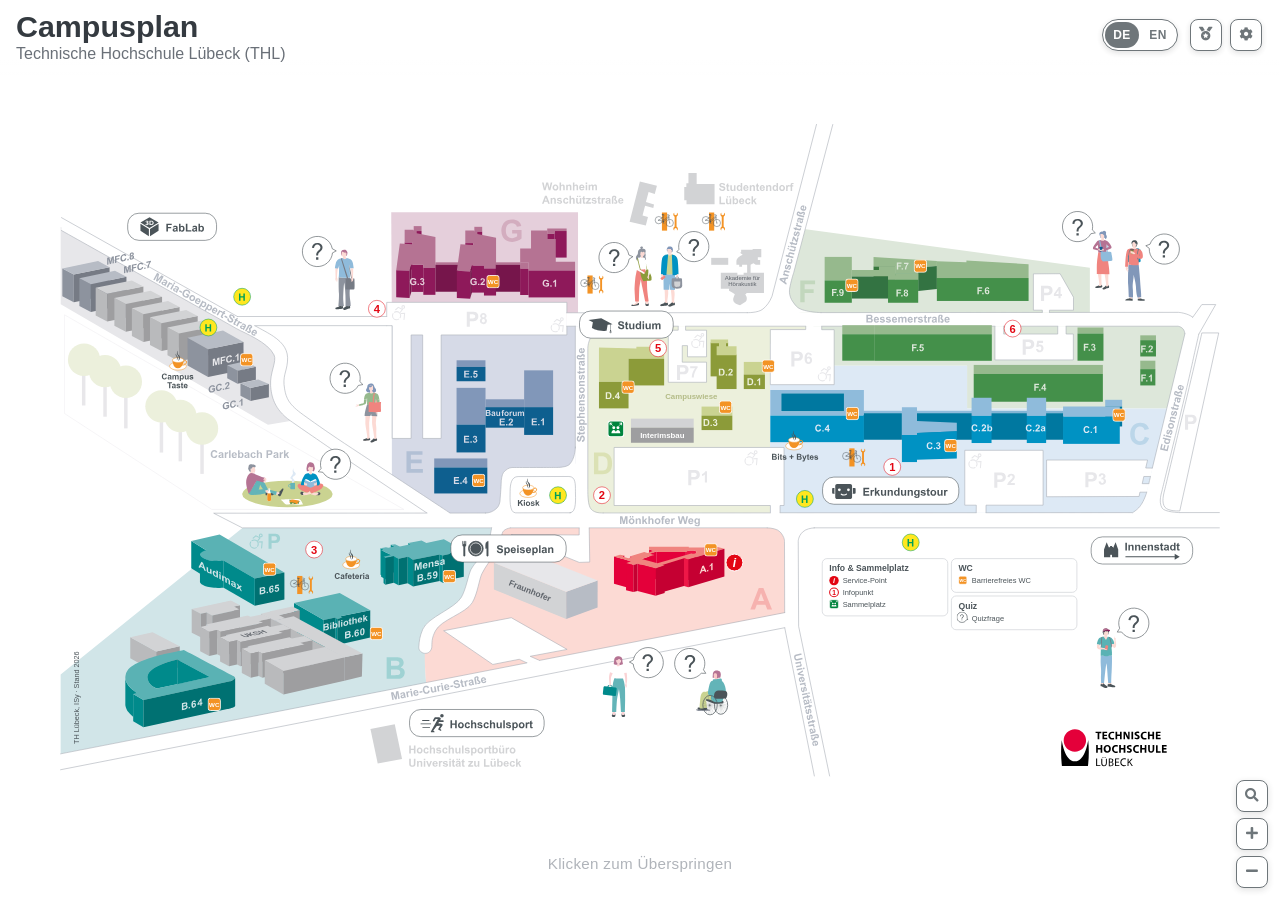
==== index.html @ ba8cf7fc "fix: Rechtliches (Impressum, Datenschutz) aus den Einstellungen entfernt, Versionsnummern erhoeht Di" ====
<!DOCTYPE html>
<html lang="de">

<head>
    <meta charset="UTF-8">
    <meta name="viewport" content="width=device-width, initial-scale=1.0">
    <meta name="color-scheme" content="only light">
    <title>Campusplan – Technische Hochschule Lübeck</title>
    <!-- Favicon der Website, auf der die Karte liegt (Pfad ab Domain-Wurzel) -->
    <link rel="icon" type="image/svg+xml" href="/assets/logo/icon.svg">
    <!-- Lokale Bibliotheken (vendor/) -->
    <link href="vendor/bootstrap/bootstrap.min.css" rel="stylesheet" />
    <script src="vendor/bootstrap/bootstrap.bundle.min.js"></script>
    <script src="vendor/sortablejs/Sortable.min.js"></script>
    <script src="vendor/wordfind/wordfind.js"></script>
    <script src="vendor/crossword/layout_generator.js"></script>
    <link rel="stylesheet" href="vendor/fontawesome/css/all.min.css">
    <link rel="stylesheet" href="css/style.css?v=20261004p">
</head>

<body>

    <a href="#mapContainer" class="skip-link" data-i18n="skip.toMap">Direkt zur Karte</a>

    <!-- Statusmeldungen für Screenreader (4.1.3) -->
    <div id="a11yLive" class="sr-only" role="status" aria-live="polite"></div>

    <!-- Titel -->
    <header id="allcontent-title"
        class="w-100 py-2 pt-md-2 px-2 px-md-2 pb-md-2 d-flex align-items-center justify-content-between">
        <div class="py-2 px-2 d-flex align-items-center gap-3">
            <!-- Nur sichtbar, wenn KIS die Karte mit ?partner=kis einbettet -->
            <div class="partner-brand">
                <a class="partner-home" id="partnerHome" href="#" target="_top" data-i18n-aria-label="partner.home" aria-label="KIS Startseite">
                    <img class="partner-logo" src="assets/kis-logo.svg" alt="" width="228" height="78">
                </a>
            </div>
            <h1 class="title-heading mb-0">
                <span data-i18n="header.title">Campusplan</span>
                <small class="title-sub">Technische Hochschule Lübeck (THL)</small>
            </h1>
        </div>

        <div id="toolbox" class="toolbox-container">
            <div class="lang-switch" role="group" aria-label="Sprache / Language">
                <button type="button" class="lang-switch-btn" data-lang-option="de" lang="de" title="Deutsch">
                    DE<span class="visually-hidden"> – Deutsch</span>
                </button>
                <button type="button" class="lang-switch-btn" data-lang-option="en" lang="en" title="English">
                    EN<span class="visually-hidden"> – English</span>
                </button>
            </div>
            <button class="toolbox-btn" type="button" id="toolboxBadgesBtn" title="Badges" data-i18n-title="toolbox.badges">
                <i class="fas fa-medal" aria-hidden="true"></i>
                <span class="visually-hidden" data-i18n="toolbox.badges">Badges</span>
            </button>
            <button class="toolbox-btn" type="button" title="Einstellungen" data-i18n-title="toolbox.settings"
                data-bs-toggle="offcanvas" data-bs-target="#filterOffcanvas">
                <i class="fas fa-cog" aria-hidden="true"></i>
                <span class="visually-hidden" data-i18n="toolbox.settings">Einstellungen</span>
            </button>
        </div>
    </header>

    <div class="offcanvas offcanvas-start modal-offcanvas" tabindex="-1" id="filterOffcanvas" aria-labelledby="filterOffcanvasLabel">
        <div class="offcanvas-header">
            <h2 id="filterOffcanvasLabel" class="offcanvas-title with-padding">
                <i class="fas fa-cog me-2" aria-hidden="true"></i><span data-i18n="settings.title">Einstellungen</span>
            </h2>
            <button type="button" class="btn-close" data-bs-dismiss="offcanvas" aria-label="Einstellungen schließen" data-i18n-aria-label="settings.close"></button>
        </div>
        <div class="offcanvas-body p-3">
            <!-- Downloads Sektion -->
            <div class="settings-section">
                <h3 class="settings-section-title" data-i18n="settings.downloads">
                    Downloads
                </h3>
                <a class="filter-card download-card" href="assets/campusplan_thl.pdf" target="_blank" rel="noopener">
                    <div class="filter-card-content">
                        <span class="filter-icon-fa"><i class="fas fa-file-pdf" aria-hidden="true"></i></span>
                        <span class="filter-label-text" data-i18n="settings.pdf">Campusplan als PDF</span>
                    </div>
                    <i class="fas fa-external-link-alt download-card-icon" aria-hidden="true"></i>
                    <span class="visually-hidden" data-i18n="common.newTab">(öffnet in neuem Tab)</span>
                </a>
            </div>

            <!-- Anzeige Sektion -->
            <div class="settings-section">
                <h3 class="settings-section-title" data-i18n="settings.display">
                    Anzeige
                </h3>
                <label class="filter-card" for="animationsToggle">
                    <div class="filter-card-content">
                        <span class="filter-icon-fa"><i class="fas fa-film"></i></span>
                        <span class="filter-label-text" data-i18n="settings.animations">Animationen</span>
                    </div>
                    <div class="filter-toggle">
                        <input type="checkbox" id="animationsToggle" checked>
                        <span class="toggle-slider"></span>
                    </div>
                </label>
            </div>

            <!-- Filter Sektion -->
            <div class="settings-section">
                <h3 class="settings-section-title" data-i18n="settings.mapElements">
                    Kartenelemente
                </h3>
                <button class="toggle-all-btn" type="button" id="toggleAllBtn">
                    <i class="fas fa-eye me-2" aria-hidden="true"></i><span data-i18n="filters.showAll">Alle einblenden</span>
                </button>
                <div class="filter-section" id="filterOptions"></div>
            </div>

            <!-- Reset Bereich -->
            <div class="danger-zone">
                <h3 class="danger-zone-title">
                    <i class="fas fa-sync-alt me-2" aria-hidden="true"></i><span data-i18n="reset.title">Fortschritt zurücksetzen</span>
                </h3>
                <p class="danger-zone-description" data-i18n="reset.question">
                    Möchtest du nochmal von vorne beginnen?
                </p>
                <button class="danger-zone-btn" type="button" id="resetProgressBtn">
                    <i class="fas fa-redo me-2" aria-hidden="true"></i><span data-i18n="reset.title">Fortschritt zurücksetzen</span>
                </button>
            </div>
        </div>
    </div>

    <!-- Offcanvas Right für Gebäude-Details -->
    <div class="offcanvas offcanvas-end" tabindex="-1" id="buildingInfoOffcanvas" aria-labelledby="buildingInfoLabel">
        <div class="offcanvas-header">
            <span class="sheet-handle" aria-hidden="true"></span>
            <button type="button" class="panel-back-btn" id="buildingInfoBack" hidden
                aria-label="Zurück zur Gebäudeübersicht" data-i18n-aria-label="legend.backLabel">
                <i class="fas fa-chevron-left" aria-hidden="true"></i><span data-i18n="legend.back">Gebäude</span>
            </button>
            <h2 id="buildingInfoLabel" class="offcanvas-title">Titel</h2>
            <button type="button" class="panel-icon-btn" id="buildingInfoShare" hidden
                aria-haspopup="dialog" aria-expanded="false" aria-controls="sharePop"
                aria-label="Link teilen" data-i18n-aria-label="share.button" title="Link teilen" data-i18n-title="share.button">
                <i class="fas fa-share-alt" aria-hidden="true"></i>
            </button>
            <button type="button" class="btn-close" data-bs-dismiss="offcanvas" aria-label="Schließen" data-i18n-aria-label="common.close"></button>
        </div>
        <div class="offcanvas-body">
            <!-- Gebäude & Legende (legend.js) -->
            <div id="legendView" class="legend-view" hidden>
                <div class="legend-sticky">
                    <div class="legend-search" role="search">
                        <i class="fas fa-search legend-search-icon" aria-hidden="true"></i>
                        <input type="search" id="legendSearch" class="legend-search-input" autocomplete="off"
                            enterkeyhint="search" spellcheck="false"
                            placeholder="Gebäude, Einrichtung oder Nummer" data-i18n-placeholder="legend.searchPlaceholder"
                            aria-label="Campus durchsuchen" data-i18n-aria-label="legend.searchLabel">
                        <button type="button" class="legend-search-clear" id="legendSearchClear" hidden
                            aria-label="Suche leeren" data-i18n-aria-label="legend.clear">
                            <i class="fas fa-times" aria-hidden="true"></i>
                        </button>
                    </div>
                    <p class="legend-shortcut-hint" aria-hidden="true">
                        <span data-i18n="legend.shortcutTip">Tipp:</span>
                        <kbd data-i18n="legend.searchKey">Leertaste</kbd>
                        <span data-i18n="legend.shortcutText">öffnet das Suchfenster</span>
                    </p>
                </div>
                <div id="legendResults" class="legend-results" role="region"></div>
            </div>
            <div id="buildingInfoContent"></div>
        </div>
    </div>

    <!-- Offcanvas Left für Badges -->
    <div class="offcanvas offcanvas-start" tabindex="-1" id="badgesOffcanvas" aria-labelledby="badgesOffcanvasLabel">
        <div class="offcanvas-header">
            <h2 id="badgesOffcanvasLabel" class="offcanvas-title with-padding">
                <i class="fas fa-medal me-2" aria-hidden="true"></i>Badges
            </h2>
            <button type="button" class="btn-close" data-bs-dismiss="offcanvas" aria-label="Schließen" data-i18n-aria-label="common.close"></button>
        </div>
        <div class="offcanvas-body p-3">
            <div id="badgesContent"></div>
        </div>
    </div>

    <!-- Container für dynamisch generierte Modals -->
    <div id="quizModalsContainer"></div>

    <!-- Bestätigungs-Modal: Fortschritt zurücksetzen -->
    <div class="modal fade" id="resetConfirmModal" tabindex="-1" aria-labelledby="resetConfirmLabel" aria-hidden="true">
        <div class="modal-dialog modal-dialog-centered">
            <div class="modal-content">
                <div class="modal-header">
                    <h2 id="resetConfirmLabel" class="modal-title">
                        <i class="fas fa-exclamation-triangle me-2 text-warning" aria-hidden="true"></i><span data-i18n="reset.confirmTitle">Fortschritt zurücksetzen?</span>
                    </h2>
                    <button type="button" class="btn-close" data-bs-dismiss="modal" aria-label="Schließen" data-i18n-aria-label="common.close"></button>
                </div>
                <div class="modal-body">
                    <p class="mb-2" data-i18n="reset.question">Möchtest du nochmal von vorne beginnen?</p>
                    <ul class="reset-modal-list mb-3">
                        <li data-i18n="reset.item1">Alle abgeschlossenen Quizze werden zurückgesetzt</li>
                        <li data-i18n="reset.item2">Alle freigeschalteten Badges werden zurückgesetzt</li>
                        <li data-i18n="reset.item3">Du kannst die Badges erneut freischalten</li>
                    </ul>
                    <p class="mb-0 fw-bold" data-i18n="reset.confirmQuestion">Jetzt zurücksetzen?</p>
                </div>
                <div class="modal-footer">
                    <button type="button" class="btn btn-outline-secondary" data-bs-dismiss="modal" data-i18n="reset.cancel">Abbrechen</button>
                    <button type="button" class="btn btn-danger" id="confirmResetBtn">
                        <i class="fas fa-redo me-2" aria-hidden="true"></i><span data-i18n="reset.confirm">Zurücksetzen</span>
                    </button>
                </div>
            </div>
        </div>
    </div>

    <!-- Map-Container -->
    <main id="mapContainer" tabindex="-1">
        <div id="lottieMap"></div>
        <div id="skipIntroHint" class="skip-intro-hint" aria-hidden="true"></div>
    </main>

    <script src="js/i18n.js?v=20261004k"></script>
    <script src="js/config_v2.js?v=20261004b"></script>
    <script src="js/content_en.js?v=20261002e"></script>
    <script src="js/main.js?v=20261004c"></script>
    <script src="js/legend.js?v=20261004d"></script>
    <script src="js/a11y.js?v=20261004a"></script>

</body>

</html>
---- css/style.css ----
@import url('../vendor/fonts/open-sans/open-sans.css');

    :root {
        --transition-fast: all 0.2s ease;
        --transition-normal: all 0.3s ease;
        --color-primary: #4B5459;
        --color-gray: #8D939E;
        /* Barrierefreiheit: gepruefte Kontrastwerte gegen Weiss (WCAG 2.1 AA) */
        --color-gray-text: #6A7078;
        --color-accent: #8C9B39;
        --color-accent-text: #67732A;
        --color-border-strong: #8A9099;
        --focus-ring: #0B5ED7;
        --border-radius-sm: 8px;
        --border-radius-pill: 999px;
        --hover-lift: translateY(-2px);
        color-scheme: only light;

        /* Typography Scale - basiert auf p tag mit 1.2rem */
        --font-size-base: 1.2rem;
        /* 19.2px - Standard p tag */
        --font-size-large: 1.25rem;
        /* 20px - Überschriften */
        --font-size-normal: 1rem;
        /* 16px - Normale Texte */
        --font-size-small: 0.875rem;
        /* 14px - Kleine Texte */
        --font-size-xsmall: 0.75rem;
        /* 12px - Sehr klein */
    }

    *:not(.fa):not(.fas):not(.far):not(.fab):not(.fal):not(.fad):not(.ab-icon):not(.ab-item):not([class*="dashicons"]):not([class*="wp-"]):not(#wpadminbar *) {
        font-family: Arial, sans-serif !important;
    }

    html,
    body {
        margin: 0;
        padding: 0;
        background: #fff;
    }

    #mapContainer {
        position: relative;
        width: 100vw;
        height: 100vh;
        /* Mobil ist 100vh die Hoehe bei eingeklappter Browserleiste - die
           Zoom-Knoepfe unten rechts laegen sonst hinter der Leiste. */
        height: 100dvh;
        overflow: hidden;
        touch-action: none;
        cursor: grab;
    }

    .title-heading {
        font-weight: 700;
        color: #343a40;
        font-size: 1.9rem;
        margin: 0;
    }

    .partner-brand {
        display: none;
    }

    .partner-kis .partner-brand {
        display: flex;
    }

    /* Abstand nach oben wie Bootstrap pt-1 statt pt-2, die Bootstrap-Klassen brauchen !important. */
    #allcontent-title,
    #allcontent-title > div:first-child {
        padding-top: 0.25rem !important;
    }


    .partner-home {
        display: block;
    }

    .partner-logo {
        display: block;
        height: 2rem;
        width: auto;
    }

    .title-sub {
        display: block;
        font-weight: 400;
        font-size: 1.0rem;
        color: var(--color-gray-text);
    }

    #mapContainer.grabbing {
        cursor: grabbing;
    }

    .skip-intro-hint {
        position: fixed;
        left: 50%;
        bottom: 24px;
        transform: translateX(-50%);
        color: #b0b4ba;
        font-size: 0.95rem;
        letter-spacing: 0.02em;
        text-align: center;
        pointer-events: none;
        opacity: 0;
        transition: opacity 0.4s ease;
        z-index: 1000;
        white-space: nowrap;
        text-shadow: 0 1px 2px rgba(255, 255, 255, 0.6);
        user-select: none;
    }

    .skip-intro-hint.visible {
        opacity: 1;
    }

    .skip-intro-hint kbd {
        display: inline-block;
        padding: 2px 8px;
        margin: 0 2px;
        background: #f1f3f5;
        border: 1px solid #d0d4da;
        border-bottom-width: 2px;
        border-radius: 4px;
        color: #495057;
        font-family: inherit;
        font-size: 0.85rem;
        line-height: 1;
    }

    @media (max-width: 768px) {
        .skip-intro-hint {
            bottom: 6%;
            font-size: 0.9rem;
        }
    }

    #lottieMap,
    #lottieMap svg {
        width: 100%;
        height: 100%;
        overflow: hidden;
    }

    .lottie-optimized {
        will-change: transform;
        transform: translateZ(0);
        backface-visibility: hidden;
    }

    .lottie-optimized svg {
        shape-rendering: optimizeSpeed;
        text-rendering: optimizeSpeed;
    }

    #lottieMap svg #Gebaeudebezeichnung>g,
    #lottieMap svg #Gebaeudebezeichnung>g * {
        pointer-events: all !important;
        cursor: pointer !important;
    }

    @keyframes float {

        0%,
        100% {
            transform: translateY(0) scale(var(--s));
        }

        50% {
            transform: translateY(-5px) scale(var(--s));
        }
    }

    #lottieMap svg g[id^="Frage-"],
    #lottieMap svg g[id="Frage"] {
        --s: 1;
        transform-box: fill-box;
        transform-origin: center;
        animation: float 4s ease-in-out infinite;
        transition: transform .3s ease, filter .3s ease;
        cursor: pointer;
    }

    #lottieMap svg g[id^="Frage-"]:hover,
    #lottieMap svg g[id="Frage"]:hover {
        --s: 1.15;
        transform: translateY(-2px);
    }



    #lottieMap svg g[id^="Button_"] {
        transform-box: fill-box;
        transform-origin: center;
        transition: transform .18s ease, filter .18s ease;
    }

    #lottieMap svg g[id^="Button_"]:hover {
        transform: translateY(-2px);
    }

    #lottieMap svg g[id^="Button_"]:active {
        transform: translateY(0);
    }

    @media (prefers-reduced-motion: reduce) {

        #lottieMap svg g[id^="Frage-"],
        #lottieMap svg g[id="Frage"],
        #lottieMap svg g[id^="Button_"] {
            animation: none;
            transition: none;
        }
    }

    /* Globaler Animations-Schalter (Einstellung "Animationen") */
    body.no-animations,
    body.no-animations *,
    body.no-animations *::before,
    body.no-animations *::after {
        animation-duration: 0.001ms !important;
        animation-delay: 0s !important;
        animation-iteration-count: 1 !important;
        transition-duration: 0.001ms !important;
        transition-delay: 0s !important;
        scroll-behavior: auto !important;
    }

    body.no-animations #lottieMap svg g[id^="Frage-"],
    body.no-animations #lottieMap svg g[id="Frage"],
    body.no-animations #lottieMap svg g[id^="Button_"] {
        animation: none !important;
        transition: none !important;
    }

    /* Icon für Einstellungs-Karten (statt <img>) */
    .filter-icon-fa {
        width: 40px;
        height: 40px;
        display: inline-flex;
        align-items: center;
        justify-content: center;
        color: var(--color-accent-text);
        font-size: 1.4rem;
        opacity: 1;
    }

    .navbar,
    #footer-container,
    .entry-footer {
        display: none;
    }

    .content-area {
        margin-bottom: 0 !important;
    }

    .carousel-item {
        transition: none;
    }

    #carouselBuilding .carousel-control-prev-icon,
    #carouselBuilding .carousel-control-next-icon {
        background-color: #fff !important;
        filter: none !important;
    }

    #carouselBuilding .carousel-control-prev-icon {
        background-image: url("data:image/svg+xml,%3csvg xmlns='http://www.w3.org/2000/svg' viewBox='0 0 16 16' fill='%23000'%3e%3cpath d='M11.354 1.646a.5.5 0 0 1 0 .708L5.707 8l5.647 5.646a.5.5 0 0 1-.708.708l-6-6a.5.5 0 0 1 0-.708l6-6a.5.5 0 0 1 .708 0z'/%3e%3c/svg%3e") !important;
    }

    #carouselBuilding .carousel-control-next-icon {
        background-image: url("data:image/svg+xml,%3csvg xmlns='http://www.w3.org/2000/svg' viewBox='0 0 16 16' fill='%23000'%3e%3cpath d='M4.646 1.646a.5.5 0 0 0 0 .708L10.293 8l-5.647 5.646a.5.5 0 0 0 .708.708l6-6a.5.5 0 0 0 0-.708l-6-6a.5.5 0 0 0-.708 0z'/%3e%3c/svg%3e") !important;
    }

    #carouselBuilding .carousel-control-prev {
        left: -25px;
    }

    #carouselBuilding .carousel-control-next {
        right: -25px;
    }

    #carouselBuilding.no-anim {
        --bs-carousel-transition-duration: 0s !important;
    }

    #carouselBuilding.no-anim .carousel-item {
        transition: none !important;
    }

    .carousel.carousel-fade .carousel-item {
        transition: opacity 1s ease-in-out;
        opacity: 0;
    }

    .carousel.carousel-fade.no-anim .carousel-item {
        transition: none !important;
    }

    .carousel.carousel-fade .carousel-item.active,
    .carousel.carousel-fade .carousel-item-next.carousel-item-start,
    .carousel.carousel-fade .carousel-item-prev.carousel-item-end {
        opacity: 1;
    }

    .offcanvas {
        --bs-offcanvas-width: 600px;
    }


    .frageModalBody {
        padding-top: 25px !important;
    }

    .info-icon-trigger {
        cursor: default;
        transition: var(--transition-normal);
        background: transparent !important;
        padding: 0 !important;
        text-align: end;
        pointer-events: none;
    }

    .info-icon-trigger .fas.fa-info-circle {
        cursor: pointer;
        pointer-events: all;
    }

    .info-icon-trigger span {
        cursor: pointer;
        pointer-events: all;
    }

    .fas.fa-info-circle:hover {
        color: #0056b3 !important;
        background: transparent !important;
    }

    .campus-info-overlay {
        position: absolute;
        top: 65px;
        right: 12px;
        z-index: 1000;
        width: 350px;
    }

    .campus-info-card {
        max-height: 400px;
        overflow-y: auto;
    }

    .campus-info-icon {
        font-size: 1.5rem;
        color: #0092c3;
    }

    .offcanvas .offcanvas-header {
        border-bottom: 1px solid #dee2e6;
        padding-bottom: 0;
    }

    .offcanvas-body {
        overflow-y: auto;
        overflow-x: hidden;
        -webkit-overflow-scrolling: touch;
    }

    /* Verhindert Abschneiden des letzten Elements durch Browser-Chrome auf Mobile */
    .offcanvas {
        max-height: 100dvh;
    }

    .content-group {
        padding: 10px;
        background: white;
        border-radius: var(--border-radius-sm);
        margin-bottom: 10px;
    }

    #toolbox.toolbox-container {
        padding-top: 0;
    }

    .toolbox-container {
        position: static;
        border-radius: 12px;
        padding: 6px 10px;
        display: flex;
        gap: 8px;
        align-items: center;
    }

    /* Wie die Zoom-Buttons unten rechts: weisse Flaeche, Rahmen, Schatten, leicht transparent. */
    .toolbox-btn {
        background: #fff;
        border: 1.5px solid var(--color-primary);
        color: var(--color-primary);
        font-size: 0.85rem;
        padding: 0;
        border-radius: var(--border-radius-sm);
        box-shadow: 0 2px 6px rgba(0, 0, 0, 0.15);
        opacity: 0.8;
        transition: var(--transition-normal);
        display: flex;
        align-items: center;
        justify-content: center;
        width: 32px;
        height: 32px;
        cursor: pointer;
    }

    .toolbox-btn[hidden] {
        display: none;
    }

    .toolbox-btn:hover,
    .toolbox-btn:focus {
        opacity: 1;
    }

    .toolbox-btn:hover {
        background-color: #f1f3f5;
    }

    .toolbox-btn:focus {
        outline: none;
    }

    .toolbox-btn:focus-visible {
        outline: 3px solid var(--focus-ring);
        outline-offset: 2px;
    }

    .fa,
    .fas {
        font-family: 'Font Awesome 5 Free';
        font-weight: 900;
    }

    .toolbox-btn .fa,
    .toolbox-btn .fas {
        color: var(--color-primary);
    }

    /* Sprachumschalter (Kopfzeile + Einstellungen) */
    .lang-switch {
        display: inline-flex;
        align-items: stretch;
        height: 32px;
        padding: 2px;
        gap: 2px;
        border: 1px solid var(--color-border-strong);
        border-radius: var(--border-radius-pill);
        background: #fff;
        margin-right: 4px;
    }

    /* In der Kopfzeile wie die Zoom-Buttons unten rechts. */
    #toolbox .lang-switch {
        border: 1.5px solid var(--color-primary);
        box-shadow: 0 2px 6px rgba(0, 0, 0, 0.15);
        opacity: 0.8;
        transition: opacity 0.2s ease;
    }

    #toolbox .lang-switch:hover,
    #toolbox .lang-switch:focus-within {
        opacity: 1;
    }

    .lang-switch-btn {
        min-width: 34px;
        padding: 0 8px;
        border: none;
        border-radius: var(--border-radius-pill);
        background: transparent;
        color: var(--color-primary);
        font-size: var(--font-size-xsmall);
        font-weight: 700;
        letter-spacing: 0.04em;
        line-height: 1;
        cursor: pointer;
        transition: background-color 0.2s ease, color 0.2s ease;
    }

    .lang-switch-btn:hover {
        background-color: rgba(75, 84, 89, 0.1);
    }

    .lang-switch-btn.active {
        background-color: var(--color-primary);
        color: #fff;
        cursor: default;
    }

    .lang-switch-btn:focus-visible {
        outline: 3px solid var(--focus-ring);
        outline-offset: 2px;
    }

    .btn-outline-secondary.btn-sm {
        border-radius: var(--border-radius-pill);
        padding: 4px 12px;
        font-size: var(--font-size-small);
        color: #000;
        border-color: var(--color-gray);
        background-color: transparent;
        transition: var(--transition-fast);
    }

    .btn-outline-secondary.btn-sm:hover {
        background-color: #f8f9fa;
        color: black;
        border-color: #aaa;
    }

    .btn-outline-secondary.btn-sm.active {
        background-color: var(--color-gray);
        color: black;
        border-color: var(--color-gray);
    }

    #allcontent-title {
        background: linear-gradient(rgba(255, 255, 255, .95) 75%, transparent);
        position: fixed;
        z-index: 100;
    }

    .erkundungstour-btn {
        display: flex;
        align-items: center;
        justify-content: center;
        height: 45px;
        padding: 0 16px;
        box-sizing: border-box;
        background-color: #fff;
        border: 1px solid var(--color-primary);
        border-radius: 20px;
        text-decoration: none;
        transition: transform 0.2s cubic-bezier(0.4, 0, 0.2, 1);
        margin: 0 auto;
        width: fit-content;
    }

    .erkundungstour-btn:hover {
        transform: var(--hover-lift);
    }

    .erkundungstour-btn p {
        margin: 0;
        font-family: system-ui, sans-serif;
        font-size: var(--font-size-small);
        font-weight: bold;
        color: var(--color-primary);
        line-height: 1;
        text-align: center;
    }

    @media (max-width: 768px) {
        #mapContainer {
            display: flex;
            align-items: center;
            justify-content: center;
            padding-top: 8vh;
        }

        #allcontent-title {
            background: linear-gradient(rgba(255, 255, 255, .95) 80%, transparent);
            position: fixed;
            z-index: 100;
        }

        #lottieMap {
            position: absolute;
            top: 45%;
            left: 50%;
            transform: translate(-50%, -50%);
            width: 100%;
            height: 100%;
        }

        .title-heading {
            font-size: 1.5rem;
        }

        .title-sub {
            font-size: 0.8rem;
        }

        .toolbox-container {
            padding: 4px;
            gap: 6px;
        }

        .toolbox-btn {
            width: 28px;
            height: 28px;
        }

        .lang-switch {
            height: 28px;
            margin-right: 2px;
        }

        .lang-switch-btn {
            min-width: 30px;
            padding: 0 6px;
        }

        #carouselBuilding .carousel-control-prev {
            left: -10px;
        }

        #carouselBuilding .carousel-control-next {
            right: -10px;
        }
    }

    .badge-notification {
        position: fixed;
        top: 20px;
        right: 20px;
        width: 400px;
        height: 60px;
        background: #ecf0dc;
        border: 1px solid rgba(255, 255, 255, 0.2);
        border-radius: var(--border-radius-sm);
        transition: transform 0.3s ease, box-shadow 0.3s ease;
        padding: 0 20px;
        z-index: 99999;
        font-family: Arial, sans-serif;
        color: white;
        backdrop-filter: blur(10px);
        display: flex;
        align-items: center;
        justify-content: space-between;
    }

    .badge-notification:hover {
        transform: var(--hover-lift);
    }

    .badge-notification .badge-content {
        display: flex;
        align-items: center;
        gap: 12px;
        flex: 1;
        cursor: pointer !important;
    }

    .badge-notification .badge-svg {
        width: 40px;
        flex-shrink: 0;
        margin: 0 !important;
    }

    .badge-notification .badge-text {
        font-size: var(--font-size-normal);
        font-weight: 600;
        color: var(--color-primary);
    }

    .badge-notification .badge-name {
        color: #8E195A;
        ;
        font-weight: 600;
        font-size: inherit;
    }

    .badge-notification .close-btn {
        background: none;
        border: none;
        color: #212529;
        font-size: 1.125rem;
        cursor: pointer;
        width: 24px;
        height: 24px;
        display: flex;
        align-items: center;
        justify-content: center;
        border-radius: 50%;
        transition: var(--transition-fast);
        flex-shrink: 0;
    }

    .badge-notification .close-btn:hover {
        background: rgba(255, 255, 255, 0.1);
        color: #212529;
    }

    /* Countdown Timer */
    .badge-notification .countdown-timer {
        position: absolute;
        bottom: 0;
        left: 0;
        height: 3px;
        background: #8c9b39;
        border-radius: 0 0 8px 8px;
        transition: width 0.1s linear;
        width: 100%;
    }

    /* Modals auf Mobile: korrekte Höhe mit dynamischem Viewport */
    @media (max-width: 767px) {
        .modal-dialog {
            max-height: 100dvh;
        }
        .modal-content {
            max-height: 100dvh;
        }
        .modal-body {
            overflow-y: auto;
            -webkit-overflow-scrolling: touch;
        }
    }

    /* Landscape Optimierung für Smartphones */
    @media (max-width: 896px) and (max-height: 430px) and (orientation: landscape) {
        #mapContainer {
            padding-top: 4vh !important;
        }

        #allcontent-title {
            background: linear-gradient(rgba(255, 255, 255, .95) 70%, transparent);
        }

        #allcontent-title .py-2 {
            padding-top: 0.25rem !important;
            padding-bottom: 0.25rem !important;
        }

        .title-heading {
            font-size: 1.1rem !important;
        }

        .title-sub {
            font-size: 0.65rem !important;
        }
    }

    /* Mobile Design */
    @media (max-width: 768px) {
        .badge-notification {
            top: 10px;
            right: 10px;
            /* Direkt sichtbar */
            left: 10px;
            width: auto;
            height: 50px;
            padding: 0 15px;
        }

        .badge-notification .badge-svg {
            width: 28px;
            height: 28px;
        }

        .badge-notification .badge-text {
            font-size: var(--font-size-small);
        }

        .badge-notification .countdown-timer {
            height: 2px;
        }
    }

    @media (max-width: 480px) {
        .badge-notification {
            top: 5px;
            right: 5px;
            left: 5px;
            height: 45px;
            padding: 0 12px;
        }

        .badge-notification .badge-svg {
            width: 24px;
            height: 24px;
        }

        .badge-notification .badge-text {
            font-size: var(--font-size-xsmall);
        }
    }

    .badge-card {
        background: white;
        border-radius: 16px;
        padding: 24px;
        margin-bottom: 20px;
        transition: var(--transition-normal);
        display: flex;
        align-items: center;
        gap: 20px;
        position: relative;
        overflow: hidden;
    }

    .badge-card:hover {
        transform: var(--hover-lift);
    }

    .badge-card.unlocked .badge-description {
        color: #212529 !important;
    }

    .badge-card.unlocked {
        border: 2px solid #8c9b39;
        background: #ecf0dc;
    }

    .badge-card.locked {
        background: linear-gradient(135deg, #ffffff 0%, #f5f6f7 100%);
        border: 2px solid #e0e0e0;
    }

    .badge-icon-container {
        flex-shrink: 0;
        width: 100px;
        height: 100px;
        display: flex;
        align-items: center;
        justify-content: center;
        position: relative;
    }

    .badge-icon-container img {
        width: 100%;
        height: 100%;
        object-fit: contain;
        transition: var(--transition-normal);
    }

    .badge-card.locked .badge-icon-container img {
        filter: grayscale(100%) brightness(1.2);
        opacity: 0.4;
    }

    .badge-card.unlocked .badge-icon-container::after {
        content: '✓';
        position: absolute;
        top: -5px;
        right: -5px;
        width: 30px;
        height: 30px;
        background: #8c9b39;
        color: white;
        border-radius: 50%;
        display: flex;
        align-items: center;
        justify-content: center;
        font-weight: bold;
        font-size: 1.125rem;
    }

    .badge-info {
        flex: 1;
        min-width: 0;
    }

    .badge-name {
        font-size: var(--font-size-large);
        font-weight: 700;
        color: #8E195A !important;
        margin: 0 0 8px 0;
    }

    .badge-description {
        font-size: var(--font-size-normal);
        color: var(--color-gray-text);
        margin: 0 0 12px 0;
    }

    .badge-progress {
        margin-top: 12px;
    }

    .progress-text {
        font-size: var(--font-size-small);
        font-weight: 600;
        margin-bottom: 6px;
        display: flex;
        justify-content: space-between;
        align-items: center;
        color: #212529 !important;
    }

    .badge-card.unlocked .progress-text {
        color: var(--color-accent-text);
    }

    .progress-bar-container {
        height: 8px;
        background: #e0e0e0;
        border-radius: 10px;
        overflow: hidden;
    }

    .progress-bar-fill {
        height: 100%;
        background: #8c9b39;
        border-radius: 10px;
        transition: width 0.6s ease;
    }

    .badge-card.locked .progress-bar-fill {
        background: linear-gradient(90deg, #bdbdbd 0%, #9e9e9e 100%);
    }

    .badge-date {
        font-size: var(--font-size-xsmall);
        color: var(--color-accent-text);
        margin-top: 8px;
        font-weight: 500;
    }

    .badge-hint {
        font-size: var(--font-size-xsmall);
        color: #0077A3;
        margin-top: 8px;
        font-weight: 500;
    }

    /* Mobile Anpassungen */
    @media (max-width: 768px) {
        .badge-card {
            padding: 16px;
            gap: 16px;
        }

        .badge-icon-container {
            width: 70px;
            height: 70px;
        }

        .badge-name {
            font-size: 1.125rem;
        }

        .badge-description {
            font-size: var(--font-size-small);
        }
    }

    /* Filter Übersicht Styles */
    .filter-section {
        margin-bottom: 24px;
    }

    .filter-card {
        background: white;
        border-radius: 12px;
        padding: 10px 10px;
        margin-bottom: 12px;
        transition: all 0.2s ease;
        border: 2px solid var(--color-border-strong);
        display: flex;
        align-items: center;
        justify-content: space-between;
        cursor: pointer;
        user-select: none;
    }

    .filter-card:hover {
        transform: translateY(-2px);
    }

    .filter-card.active {
        background: linear-gradient(135deg, #ffffff 0%, #f5f6f7 100%);
    }

    .filter-card-content {
        display: flex;
        align-items: center;
        gap: 12px;
        flex: 1;
    }

    .filter-card-content img {
        margin-bottom: 0 !important;
    }


    .filter-icon {
        width: 40px;
        height: 40px;
        object-fit: contain;
        opacity: 0.6;
        transition: opacity 0.3s ease;
    }

    .filter-card.active .filter-icon {
        opacity: 1;
    }

    .filter-label-text {
        font-weight: 500;
        color: #212529;
    }

    /* Download-Link in den Einstellungen (sieht aus wie eine Filter-Karte) */
    .download-card {
        text-decoration: none;
        color: inherit;
    }

    .download-card-icon {
        color: var(--color-primary);
        margin-right: 6px;
    }

    /* Custom Toggle Switch */
    .filter-toggle {
        position: relative;
        width: 48px;
        height: 24px;
    }

    .filter-toggle input {
        opacity: 0;
        width: 0;
        height: 0;
    }

    .toggle-slider {
        position: absolute;
        cursor: pointer;
        top: 0;
        left: 0;
        right: 0;
        bottom: 0;
        background-color: #e5e5e6;
        border-radius: 24px;
        transition: .3s;
    }

    .toggle-slider:before {
        position: absolute;
        content: "";
        height: 18px;
        width: 18px;
        left: 3px;
        bottom: 3px;
        background-color: white;
        border-radius: 50%;
        transition: .3s;
    }

    .filter-toggle input:checked+.toggle-slider {
        background-color: #8c9b39;
    }

    .filter-toggle input:checked+.toggle-slider:before {
        transform: translateX(24px);
    }

    .toggle-all-btn {
        width: 100%;
        padding: 14px;
        background: #6C7278;
        color: white;
        border: none;
        border-radius: 12px;
        font-weight: 600;
        cursor: pointer;
        transition: var(--transition-normal);
        margin-bottom: 20px;
    }

    .toggle-all-btn.active {
        background: var(--color-accent-text);
    }

    .toggle-all-btn i {
        color: white;
    }

    .toggle-all-btn:hover {
        transform: var(--hover-lift);
    }

    .toggle-all-btn:active {
        transform: translateY(0);
    }

    /* Settings Section */
    .settings-section {
        margin-bottom: 30px;
    }

    .legal-section {
        margin-top: 30px;
        margin-bottom: 0;
    }

    .settings-section-title {
        font-size: var(--font-size-small);
        font-weight: 600;
        color: #212529;
        margin-bottom: 20px;
        display: flex;
        align-items: center;
        text-align: center;
        position: relative;
    }

    .settings-section-title::before,
    .settings-section-title::after {
        content: '';
        flex: 1;
        height: 2px;
        background: #e0e0e0;
    }

    .settings-section-title::before {
        margin-right: 15px;
    }

    .settings-section-title::after {
        margin-left: 15px;
    }

    /* Danger Zone */
    .danger-zone {
        margin-top: 30px;
        padding: 20px;
        background: #fcdad4;
        border: none;
        border-radius: 12px;
    }

    .danger-zone-title {
        font-size: var(--font-size-normal);
        font-weight: 700;
        color: #212529;
        margin-bottom: 10px;
        display: flex;
        align-items: center;
    }

    .danger-zone-title i {
        color: #212529;
    }

    .danger-zone-description {
        font-size: var(--font-size-normal);
        color: #212529;
        margin-bottom: 15px;
        line-height: 1.5;
    }

    .danger-zone-btn {
        width: 100%;
        padding: 12px;
        background: #e4003a;
        color: white;
        border: none;
        border-radius: 8px;
        font-weight: 600;
        cursor: pointer;
        pointer-events: all;
        transition: all 0.3s ease;
    }

    .danger-zone-btn i {
        color: white;
    }

    .danger-zone-btn:hover {
        transform: translateY(-2px);
    }

    .danger-zone-btn:active {
        transform: translateY(0);
    }

    .offcanvas-title {
        color: #212529 !important;
    }

    .offcanvas-title.with-padding {
        padding-left: 5px;
    }

    .campus-accordion-close {
        display: flex;
        flex-direction: column;
        align-items: end;
        justify-content: center;
        text-align: end;
        width: 100%;
    }

    .campus-accordion-close span {
        font-size: 0.7rem;
        font-weight: bold;
        color: #212529;
        margin-top: 0;
        cursor: pointer;
    }

    /* Building Info Styles */
    .building-carousel-img {
        object-fit: cover;
        height: 300px;
        border-radius: 0.5rem;
    }

    .building-icon-img {
        max-width: 100%;
        border-radius: 0.5rem;
        margin: 0;
    }

    .building-section-container {
        background: #f8f9fa;
        border-radius: 0.5rem;
    }

    .building-hours-container {
        border-radius: 0.5rem;
    }

    .mb-0-important {
        margin-bottom: 0 !important;
    }

    /* ===== Reset-Bestätigungs-Modal ===== */
    #resetConfirmModal .modal-title {
        color: var(--color-primary);
        font-weight: 700;
    }

    #resetConfirmModal .modal-body {
        color: var(--color-primary);
        font-size: 0.95rem;
        line-height: 1.5;
    }

    .reset-modal-list {
        padding-left: 1.2rem;
        margin: 0;
        color: #6c757d;
    }

    .reset-modal-list li {
        margin-bottom: 0.25rem;
    }

    #resetConfirmModal .btn-danger {
        background-color: #c0392b;
        border-color: #c0392b;
        font-weight: 600;
    }

    #resetConfirmModal .btn-danger:hover {
        background-color: #a73224;
        border-color: #a73224;
    }

    #resetConfirmModal .btn-outline-secondary {
        font-weight: 600;
    }

    /* ===== Quiz-Engine: Custom Multiple/Single Choice ===== */
    .quiz-container {
        padding: 0.25rem 0;
    }

    .quiz-question {
        font-size: 1.1rem;
        font-weight: 600;
        color: var(--color-primary);
        margin-bottom: 1rem;
        line-height: 1.4;
    }

    .quiz-options {
        display: flex;
        flex-direction: column;
        gap: 0.5rem;
        margin-bottom: 1rem;
    }

    .quiz-option {
        display: flex;
        align-items: center;
        gap: 0.85rem;
        padding: 0.85rem 1rem;
        background: #fff;
        border: 2px solid var(--color-border-strong);
        border-radius: var(--border-radius-sm);
        cursor: pointer;
        transition: var(--transition-fast);
        user-select: none;
        margin: 0;
    }

    .quiz-option:hover:not(.locked) {
        border-color: #63b4b8;
        background: #f5fbfb;
    }

    .quiz-option input {
        position: absolute;
        opacity: 0;
        pointer-events: none;
        width: 0;
        height: 0;
    }

    .quiz-option-marker {
        flex-shrink: 0;
        width: 26px;
        height: 26px;
        border: 2px solid var(--color-border-strong);
        border-radius: 6px;
        display: flex;
        align-items: center;
        justify-content: center;
        color: transparent;
        font-size: 0.85rem;
        transition: var(--transition-fast);
    }

    .quiz-option-text {
        flex: 1;
        color: var(--color-primary);
        font-size: 1rem;
        line-height: 1.35;
    }

    .quiz-option.selected {
        border-color: #63b4b8;
        background: #e7f4f4;
    }

    .quiz-option.selected .quiz-option-marker {
        border-color: #63b4b8;
        background: #63b4b8;
        color: #fff;
    }

    .quiz-option.locked {
        cursor: default;
        pointer-events: none;
    }

    .quiz-option.correct {
        border-color: #2e8b57;
        background: #e6f4ec;
    }

    .quiz-option.correct .quiz-option-marker {
        border-color: #2e8b57;
        background: #2e8b57;
        color: #fff;
    }

    .quiz-option.incorrect {
        border-color: #c0392b;
        background: #fbe9e7;
    }

    .quiz-option.incorrect .quiz-option-marker {
        border-color: #c0392b;
        background: #c0392b;
        color: #fff;
    }

    .quiz-feedback {
        display: none;
        padding: 0.75rem 1rem;
        border-radius: var(--border-radius-sm);
        margin-bottom: 1rem;
        font-weight: 600;
        line-height: 1.4;
    }

    .quiz-feedback.show {
        display: block;
    }

    .quiz-feedback.success {
        background: #e6f4ec;
        color: #1e5e3a;
        border: 1px solid #b6dcc5;
    }

    .quiz-feedback.error {
        background: #fbe9e7;
        color: #7a2018;
        border: 1px solid #f1c6c1;
    }

    .quiz-actions {
        display: flex;
        gap: 0.5rem;
        flex-wrap: wrap;
    }

    .quiz-submit-btn,
    .quiz-reset-btn {
        border-radius: var(--border-radius-pill);
        padding: 0.5rem 1.5rem;
        font-weight: 600;
        font-size: var(--font-size-small);
    }

    .quiz-submit-btn {
        background-color: var(--color-primary);
        border-color: var(--color-primary);
    }

    .quiz-submit-btn:hover {
        background-color: #3a4146;
        border-color: #3a4146;
    }

    /* ===== Kreuzworträtsel ===== */
    /* Optik wie die Wortsuche (Quiz 5): weiße Felder auf hellem Grund,
       Türkis für das aktive Wort, Hinweise als weiße Kapseln. */
    .crossword-container {
        display: flex;
        flex-direction: column;
        gap: 0.6rem;
    }

    .crossword-grid-wrapper {
        width: 100%;
        overflow-x: auto;
        -webkit-overflow-scrolling: touch;
        padding: 0.75rem 0.5rem;
        background: #f8f9fa;
        border-radius: var(--border-radius-sm);
    }

    .crossword-grid {
        --cw-cell-size: 38px;
        display: grid;
        gap: 2px;
        padding: 2px;
        width: max-content;
        margin: 0 auto;
    }

    .cw-cell {
        position: relative;
        width: var(--cw-cell-size);
        height: var(--cw-cell-size);
        background: #fff;
        border: 1px solid #dee2e6;
        border-radius: 3px;
        transition: background-color 0.1s ease;
    }

    .cw-cell-empty {
        width: var(--cw-cell-size);
        height: var(--cw-cell-size);
        background: transparent;
        border: 0;
        border-radius: 0;
    }

    .cw-cell-number {
        position: absolute;
        top: 1px;
        left: 2px;
        font-size: 0.55rem;
        font-weight: 700;
        color: var(--color-gray-text);
        line-height: 1;
        pointer-events: none;
        z-index: 2;
    }

    .cw-cell-input {
        position: absolute;
        inset: 0;
        width: 100%;
        height: 100%;
        border: 0;
        margin: 0;
        padding: 0;
        background: transparent;
        text-align: center;
        text-transform: uppercase;
        font-family: inherit;
        font-size: calc(var(--cw-cell-size) * 0.5);
        line-height: 1;
        font-weight: 700;
        color: var(--color-primary);
        outline: none;
        box-sizing: border-box;
        -webkit-appearance: none;
        -moz-appearance: none;
        appearance: none;
        border-radius: 2px;
    }

    .cw-cell.cw-cell-active {
        background: #e0f2f1;
        border-color: #b2dfdb;
    }

    .cw-cell.cw-cell-correct {
        background: #e6f4ec;
        border-color: #b7dcc4;
    }

    .cw-cell.cw-cell-correct .cw-cell-input {
        color: #1e5e3a;
    }

    .cw-cell.cw-cell-incorrect {
        background: #fbe9e7;
        border-color: #efc2bb;
    }

    .cw-cell.cw-cell-incorrect .cw-cell-input {
        color: #7a2018;
    }

    .cw-cell:focus-within {
        background: #b2dfdb;
        border-color: #b2dfdb;
        outline: 3px solid var(--focus-ring);
        outline-offset: -1px;
        z-index: 3;
    }

    .cw-cell-active .cw-cell-input,
    .cw-cell:focus-within .cw-cell-input {
        color: #1e4d4a;
    }

    .crossword-clues {
        display: grid;
        grid-template-columns: 1fr 1fr;
        gap: 1rem;
        padding: 0.75rem;
        background: #f8f9fa;
        border-radius: var(--border-radius-sm);
    }

    .crossword-clues-title {
        font-size: 0.95rem;
        font-weight: 700;
        color: var(--color-primary);
        margin: 0 0 0.5rem 0;
    }

    .crossword-clue-list {
        list-style: none;
        padding: 0;
        margin: 0;
        display: flex;
        flex-direction: column;
        gap: 0.4rem;
        font-size: 0.85rem;
        color: var(--color-primary);
    }

    .cw-clue {
        line-height: 1.35;
        padding: 0.3rem 0.65rem;
        background: #fff;
        border: 1px solid #dee2e6;
        border-radius: var(--border-radius-sm);
        transition: var(--transition-fast);
    }

    .cw-clue:hover {
        border-color: #b2dfdb;
    }

    .cw-clue.cw-clue-active {
        background: #e0f2f1;
        border-color: #b2dfdb;
        color: #1e4d4a;
    }

    .cw-clue-num {
        font-weight: 700;
        margin-right: 0.25rem;
    }

    @media (max-width: 575px) {
        .crossword-grid-wrapper {
            padding: 0.5rem 0.25rem;
        }
        .crossword-grid {
            --cw-cell-size: 34px;
        }
        .cw-cell-number {
            font-size: 0.5rem;
        }
        .crossword-clues {
            grid-template-columns: 1fr;
            gap: 0.7rem;
            padding: 0.6rem;
        }
        .crossword-clue-list {
            font-size: 0.78rem;
        }
    }

    /* ===== Image Hotspot ===== */
    .hotspot-container {
        display: flex;
        flex-direction: column;
        gap: 0.5rem;
    }

    .hotspot-progress {
        text-align: center;
        font-weight: 600;
        color: var(--color-primary);
        font-size: 0.95rem;
    }

    .hotspot-image-wrapper {
        position: relative;
        width: 100%;
        max-width: 700px;
        margin: 0 auto;
        border-radius: var(--border-radius-sm);
        overflow: hidden;
        user-select: none;
        -webkit-user-select: none;
        background: #f1f3f5;
    }

    .hotspot-image {
        display: block;
        width: 100%;
        height: auto;
        pointer-events: none;
        -webkit-user-drag: none;
    }

    .hotspot-overlay {
        position: absolute;
        inset: 0;
        cursor: crosshair;
        touch-action: manipulation;
    }

    .hotspot-marker {
        position: absolute;
        width: 42px;
        height: 42px;
        border-radius: 50%;
        display: flex;
        align-items: center;
        justify-content: center;
        color: #fff;
        font-size: 1.1rem;
        font-weight: 700;
        pointer-events: none;
        box-shadow: 0 2px 10px rgba(0, 0, 0, 0.3);
        border: 3px solid #fff;
        transform: translate(-50%, -50%);
    }

    .hotspot-marker.correct {
        background: #2e8b57;
        animation: hotspot-pop 0.35s ease;
    }

    .hotspot-marker.incorrect {
        background: #c0392b;
        animation: hotspot-fade 0.85s ease forwards;
    }

    @keyframes hotspot-pop {
        0% { transform: translate(-50%, -50%) scale(0); opacity: 0; }
        60% { transform: translate(-50%, -50%) scale(1.18); opacity: 1; }
        100% { transform: translate(-50%, -50%) scale(1); opacity: 1; }
    }

    @keyframes hotspot-fade {
        0% { transform: translate(-50%, -50%) scale(0.4); opacity: 0; }
        25% { transform: translate(-50%, -50%) scale(1.15); opacity: 1; }
        70% { transform: translate(-50%, -50%) scale(1); opacity: 1; }
        100% { transform: translate(-50%, -50%) scale(0.85); opacity: 0; }
    }

    @media (max-width: 575px) {
        .hotspot-marker {
            width: 34px;
            height: 34px;
            font-size: 0.95rem;
            border-width: 2px;
        }
        .hotspot-progress {
            font-size: 0.85rem;
        }
    }

    .hotspot-debug-zone {
        position: absolute;
        border: 2px dashed rgba(0, 146, 195, 0.85);
        background: rgba(0, 146, 195, 0.15);
        border-radius: 50%;
        transform: translate(-50%, -50%);
        pointer-events: none;
    }

    /* ===== Wortsuche ===== */
    .wordsearch-container {
        display: flex;
        flex-direction: column;
        gap: 0.6rem;
    }

    .wordsearch-grid {
        display: grid;
        gap: 2px;
        background: #e9ecef;
        padding: 4px;
        border-radius: var(--border-radius-sm);
        user-select: none;
        -webkit-user-select: none;
        touch-action: none;
        max-width: 560px;
        width: 100%;
        margin: 0 auto;
        align-self: center;
    }

    .wordsearch-cell {
        aspect-ratio: 1 / 1;
        display: flex;
        align-items: center;
        justify-content: center;
        background: #fff;
        color: var(--color-primary);
        font-weight: 700;
        font-size: clamp(0.55rem, 2.4vw, 1.05rem);
        border-radius: 3px;
        cursor: pointer;
        transition: background-color 0.1s ease;
    }

    .wordsearch-cell.highlight {
        background: #b2dfdb;
        color: #1e4d4a;
    }

    .wordsearch-cell.found-locked {
        cursor: default;
    }

    .wordsearch-progress {
        font-size: 0.9rem;
        font-weight: 600;
        color: var(--color-primary);
        text-align: center;
    }

    .wordsearch-words {
        display: flex;
        flex-wrap: wrap;
        gap: 0.4rem;
        padding: 0.6rem;
        background: #f8f9fa;
        border-radius: var(--border-radius-sm);
        justify-content: center;
    }

    .wordsearch-word {
        padding: 0.25rem 0.55rem;
        background: #fff;
        border: 1px solid #dee2e6;
        border-radius: 999px;
        font-size: 0.85rem;
        font-weight: 600;
        color: var(--color-primary);
        transition: var(--transition-fast);
        white-space: nowrap;
    }

    .wordsearch-word.found {
        text-decoration: line-through;
        opacity: 0.85;
        color: #1e4d4a;
    }

    .wordsearch-cell.hint-flash {
        position: relative;
        animation: ws-hint-pulse 0.9s ease-in-out 3;
        z-index: 5;
    }

    @keyframes ws-hint-pulse {
        0%, 100% {
            outline: 3px solid rgba(255, 193, 7, 0);
            outline-offset: 0;
        }
        50% {
            outline: 3px solid rgba(255, 193, 7, 0.95);
            outline-offset: 3px;
        }
    }

    .wordsearch-word.hint-pulse {
        animation: ws-word-pulse 0.9s ease-in-out 3;
    }

    @keyframes ws-word-pulse {
        0%, 100% {
            box-shadow: 0 0 0 0 rgba(255, 193, 7, 0);
        }
        50% {
            box-shadow: 0 0 0 4px rgba(255, 193, 7, 0.55);
        }
    }

    @media (max-width: 575px) {
        .wordsearch-grid {
            gap: 1px;
            padding: 2px;
        }
        .wordsearch-cell {
            font-size: clamp(0.5rem, 2.8vw, 0.85rem);
        }
        .wordsearch-word {
            font-size: 0.78rem;
            padding: 0.2rem 0.45rem;
        }
        .wordsearch-progress {
            font-size: 0.82rem;
        }
    }

    /* ===== Bilder-Grid (Multi-Select mit Bildern) ===== */
    .quiz-image-grid {
        display: grid;
        gap: 0.5rem;
        margin-bottom: 1rem;
    }

    .quiz-option-image {
        padding: 0;
        position: relative;
        aspect-ratio: 4 / 3;
        overflow: hidden;
        gap: 0;
        background: #fff;
    }

    .quiz-option-image .quiz-option-img {
        width: 100%;
        height: 100%;
        object-fit: cover;
        display: block;
        transition: transform 0.25s ease;
    }

    .quiz-option-image:hover:not(.locked) .quiz-option-img {
        transform: scale(1.05);
    }

    .quiz-option-image .quiz-option-marker {
        position: absolute;
        top: 6px;
        right: 6px;
        z-index: 2;
        width: 28px;
        height: 28px;
        opacity: 0;
        transition: opacity 0.2s ease;
        box-shadow: 0 1px 4px rgba(0, 0, 0, 0.2);
    }

    .quiz-option-image.selected .quiz-option-marker,
    .quiz-option-image.correct .quiz-option-marker,
    .quiz-option-image.incorrect .quiz-option-marker {
        opacity: 1;
    }

    @media (max-width: 575px) {
        .quiz-image-grid {
            gap: 0.4rem;
        }
    }

    @media (max-width: 360px) {
        .quiz-image-grid {
            grid-template-columns: repeat(2, 1fr) !important;
        }
    }

    /* ===== Sortier-Quiz (Drag & Drop) ===== */
    .sort-list {
        list-style: none;
        padding: 0;
        margin: 0 0 1rem 0;
        display: flex;
        flex-direction: column;
        gap: 0.5rem;
    }

    .sort-item {
        display: flex;
        align-items: center;
        gap: 0.75rem;
        padding: 0.75rem 0.85rem;
        background: #fff;
        border: 2px solid var(--color-border-strong);
        border-radius: var(--border-radius-sm);
        cursor: grab;
        transition: var(--transition-fast);
        user-select: none;
        touch-action: none;
    }

    .sort-item:hover:not(.locked) {
        border-color: #63b4b8;
        background: #f5fbfb;
    }

    .sort-item:active {
        cursor: grabbing;
    }

    .sort-handle {
        flex-shrink: 0;
        width: 28px;
        height: 28px;
        display: flex;
        align-items: center;
        justify-content: center;
        color: var(--color-gray-text);
        font-size: 1rem;
    }

    .sort-text {
        flex: 1;
        color: var(--color-primary);
        font-size: 1rem;
        line-height: 1.35;
    }

    .sort-arrows {
        display: flex;
        flex-direction: column;
        gap: 4px;
        flex-shrink: 0;
    }

    .sort-arrow-btn {
        width: 32px;
        height: 28px;
        padding: 0;
        background: #f1f3f5;
        border: 1px solid #dee2e6;
        border-radius: 6px;
        color: var(--color-primary);
        display: flex;
        align-items: center;
        justify-content: center;
        cursor: pointer;
        transition: var(--transition-fast);
        font-size: 0.85rem;
        touch-action: manipulation;
    }

    .sort-arrow-btn:hover:not(:disabled) {
        background: #63b4b8;
        border-color: #63b4b8;
        color: #fff;
    }

    .sort-arrow-btn:active:not(:disabled) {
        transform: scale(0.92);
    }

    .sort-arrow-btn:disabled {
        opacity: 0.35;
        cursor: not-allowed;
    }

    .sort-arrow-btn:focus-visible {
        outline: 3px solid var(--focus-ring);
        outline-offset: 2px;
    }

    @keyframes sort-bump {
        0% { transform: translateY(0); }
        45% { transform: translateY(-3px); background-color: #e7f4f4; }
        100% { transform: translateY(0); }
    }

    .sort-item.sort-bump {
        animation: sort-bump 0.28s ease;
    }

    .sort-ghost {
        opacity: 0.4;
        background: #e7f4f4;
        border-color: #63b4b8;
    }

    .sort-chosen {
        border-color: #63b4b8;
        background: #e7f4f4;
    }

    .sort-drag {
        cursor: grabbing;
        box-shadow: 0 6px 18px rgba(0, 0, 0, 0.18);
        transform: rotate(0.5deg);
    }

    .sort-item.locked {
        cursor: default;
    }

    .sort-item.correct {
        border-color: #2e8b57;
        background: #e6f4ec;
    }

    .sort-item.correct .sort-handle {
        color: #2e8b57;
    }

    .sort-item.incorrect {
        border-color: #c0392b;
        background: #fbe9e7;
    }

    .sort-item.incorrect .sort-handle {
        color: #c0392b;
    }

    @media (max-width: 575px) {
        .sort-item {
            padding: 0.7rem 0.55rem;
            gap: 0.5rem;
        }
        .sort-text {
            font-size: 0.92rem;
        }
        .sort-handle {
            width: 22px;
            font-size: 0.9rem;
        }
        .sort-arrow-btn {
            width: 30px;
            height: 28px;
        }
    }

    /* ===== Memory-Spiel ===== */
    .memory-status {
        display: flex;
        justify-content: space-between;
        align-items: center;
        flex-wrap: wrap;
        gap: 0.5rem;
        margin-bottom: 0.85rem;
    }

    .memory-progress {
        font-weight: 600;
        color: var(--color-primary);
        font-size: 0.95rem;
    }

    .memory-reset-btn {
        border-radius: var(--border-radius-pill);
        font-size: var(--font-size-small);
        font-weight: 600;
    }

    .memory-grid {
        display: grid;
        grid-template-columns: repeat(4, 1fr);
        gap: 0.5rem;
        margin-bottom: 1rem;
        transition: opacity 0.25s ease, transform 0.25s ease;
    }

    .memory-container.shuffling .memory-grid {
        opacity: 0.2;
        transform: scale(0.96);
        pointer-events: none;
    }

    .memory-container.shuffling .memory-reset-btn i {
        animation: memory-spin 0.45s ease;
    }

    @keyframes memory-spin {
        from { transform: rotate(0); }
        to { transform: rotate(360deg); }
    }

    @media (max-width: 575px) {
        .memory-grid {
            grid-template-columns: repeat(3, 1fr);
            gap: 0.4rem;
        }
    }

    @media (max-width: 360px) {
        .memory-grid {
            grid-template-columns: repeat(2, 1fr);
        }
    }

    .memory-card {
        aspect-ratio: 1 / 1;
        perspective: 800px;
        cursor: pointer;
    }

    .memory-card-inner {
        position: relative;
        width: 100%;
        height: 100%;
        transition: transform 0.45s ease;
        transform-style: preserve-3d;
    }

    .memory-card.flipped .memory-card-inner {
        transform: rotateY(180deg);
    }

    .memory-card-front,
    .memory-card-back {
        position: absolute;
        inset: 0;
        backface-visibility: hidden;
        -webkit-backface-visibility: hidden;
        border-radius: var(--border-radius-sm);
        display: flex;
        align-items: center;
        justify-content: center;
        overflow: hidden;
    }

    .memory-card-front {
        background: var(--color-primary);
        color: #fff;
        font-size: 1.6rem;
        border: 2px solid var(--color-primary);
    }

    .memory-card-front i {
        opacity: 0.85;
    }

    .memory-card:hover:not(.flipped):not(.matched) .memory-card-front {
        background: #5d6970;
        border-color: #5d6970;
    }

    .memory-card-back {
        background: #fff;
        border: 2px solid var(--color-border-strong);
        transform: rotateY(180deg);
        padding: 0.35rem;
    }

    .memory-card-back img {
        width: 100%;
        height: 100%;
        object-fit: contain;
    }

    .memory-card.matched .memory-card-back {
        border-color: #2e8b57;
        background: #e6f4ec;
    }

    .memory-card.matched .memory-card-inner {
        animation: memory-match-pulse 0.55s ease;
    }

    @keyframes memory-match-pulse {
        0% { transform: rotateY(180deg) scale(1); }
        50% { transform: rotateY(180deg) scale(1.06); }
        100% { transform: rotateY(180deg) scale(1); }
    }

    /* ================================================================
       Barrierefreiheit (WCAG 2.1 AA)
       ================================================================ */

    /* 2.4.7 Fokus sichtbar - durchgaengiger Indikator, 5.8:1 gegen Weiss */
    *:focus-visible {
        outline: 3px solid var(--focus-ring);
        outline-offset: 2px;
        border-radius: 4px;
    }

    /* Bedienelemente mit visuell verstecktem Input: Ring auf die Karte legen */
    .quiz-option:has(input:focus-visible),
    .filter-card:has(input:focus-visible) {
        outline: 3px solid var(--focus-ring);
        outline-offset: 2px;
    }

    /* Fallback fuer Browser ohne :has() */
    @supports not selector(:has(*)) {
        .quiz-option:focus-within,
        .filter-card:focus-within {
            outline: 3px solid var(--focus-ring);
            outline-offset: 2px;
        }
    }

    /* Fokus auf der Karte: Ring folgt der Elementform */
    .campus-map-svg [tabindex]:focus-visible {
        outline: 3px solid var(--focus-ring);
        outline-offset: 3px;
    }

    /* 1.3.1 Ueberschriftenstruktur korrigiert (h4/h5 -> h2/h3):
       Groessen bleiben wie zuvor, nur die Ebenen stimmen jetzt. */
    .offcanvas-title {
        font-size: 1.5rem;
    }

    .modal-title {
        font-size: 1.25rem;
    }

    .settings-section-title,
    .danger-zone-title {
        font-size: 1.25rem;
    }

    .crossword-clues-title {
        font-size: 1rem;
    }

    .accordion-header {
        font-size: 1rem;
        margin-bottom: 0;
    }

    /* Nur fuer Screenreader */
    .sr-only {
        position: absolute !important;
        width: 1px;
        height: 1px;
        padding: 0;
        margin: -1px;
        overflow: hidden;
        clip: rect(0, 0, 0, 0);
        white-space: nowrap;
        border: 0;
    }

    /* 2.4.1 Skip-Link */
    .skip-link {
        position: absolute;
        left: 8px;
        top: -60px;
        z-index: 2000;
        background: #fff;
        color: var(--color-primary);
        border: 2px solid var(--focus-ring);
        border-radius: 8px;
        padding: 10px 16px;
        font-weight: 600;
        text-decoration: none;
        transition: top 0.15s ease;
    }

    .skip-link:focus {
        top: 8px;
    }

    /* Zoom-Schaltflaechen: Alternative zu Mausrad und Pinch (2.5.1) */
    .map-controls {
        position: absolute;
        right: 12px;
        bottom: 12px;
        z-index: 20;
        display: flex;
        flex-direction: column;
        gap: 6px;
    }

    /* Bewusst nicht groesser als die Kopfzeilen-Icons (36px); 32px liegen
       weiterhin ueber der Mindest-Zielgroesse von 24px (2.5.8). */
    .map-zoom-btn {
        width: 32px;
        height: 32px;
        border-radius: 8px;
        /* Dunklerer Rahmen als bei den uebrigen Bedienelementen: Bei 80 %
           Deckkraft mischt sich der Untergrund ein, --color-border-strong
           faende dabei auf 2,45:1 ab. Mit --color-primary bleiben 4,6:1. */
        border: 1.5px solid var(--color-primary);
        background: #fff;
        color: var(--color-primary);
        font-size: 0.85rem;
        display: flex;
        align-items: center;
        justify-content: center;
        cursor: pointer;
        box-shadow: 0 2px 6px rgba(0, 0, 0, 0.15);
        transition: var(--transition-fast);
        opacity: 0.8;
    }

    /* Bei Interaktion voll deckend - dann ist auch der Fokusring ungetruebt.
       Bewusst :focus statt :focus-visible: In diesem Stylesheet greifen
       :focus-visible-Regeln an manchen Elementen nicht (siehe .toolbox-btn),
       und ein voll deckender Button nach einem Mausklick stoert nicht. */
    .map-zoom-btn:hover,
    .map-zoom-btn:focus {
        opacity: 1;
    }

    .map-zoom-btn:hover {
        background: #f1f3f5;
    }

    @media (max-width: 767px) {
        .map-controls {
            right: 12px;
            bottom: 12px;
        }
    }

    /* --- Memory: Karten sind jetzt <button> --- */
    .memory-card {
        appearance: none;
        -webkit-appearance: none;
        padding: 0;
        border: 0;
        background: none;
        width: 100%;
        display: block;
        font: inherit;
        color: inherit;
    }

    .memory-card-inner {
        display: block;
    }

    /* --- Wortsuche: Zeilen sind reine ARIA-Struktur, kein Layout --- */
    .wordsearch-row {
        display: contents;
    }

    .wordsearch-cell[aria-selected="true"] {
        outline: 3px solid var(--focus-ring);
        outline-offset: -3px;
    }

    /* Der Anker (erster Buchstabe) bleibt sichtbar, waehrend man das Wort aufzieht */
    .wordsearch-cell.ws-anchor {
        box-shadow: inset 0 0 0 3px var(--focus-ring);
    }

    /* --- Bild-Hotspot: Tastaturraster ueber dem Bild --- */
    .hotspot-keyboard-grid {
        position: absolute;
        inset: 0;
    }

    .hotspot-region {
        position: absolute;
        margin: 0;
        padding: 0;
        border: 0;
        background: transparent;
        cursor: crosshair;
    }

    /* Unsichtbar, bis der Fokus darauf liegt - die Maus-Variante bleibt
       optisch unveraendert, Tastaturnutzer sehen aber, wo sie sind. */
    .hotspot-region:focus {
        outline: 3px solid var(--focus-ring);
        outline-offset: -3px;
        background: rgba(11, 94, 215, 0.12);
    }

    /* Das Tastaturraster darf Mausklicks nicht abfangen: sonst wuerden
       Klicks auf Rasterfelder gerundet statt punktgenau ausgewertet.
       Fokussierbarkeit bleibt davon unberuehrt. */
    .hotspot-keyboard-grid,
    .hotspot-region {
        pointer-events: none;
    }

    /* Fokusring fuer Buttons mit weisser Schrift.
       Ihr Outline erbte ueber currentColor die weisse Schriftfarbe und lag
       damit unsichtbar auf hellem Grund. Der Ring wird deshalb als
       Pseudo-Element gezeichnet: dessen Rahmenfarbe steht explizit fest und
       haengt an keiner geerbten Farbe. */
    .toolbox-btn,
    .toggle-all-btn {
        position: relative;
    }

    .toolbox-btn:focus-visible::after,
    .toggle-all-btn:focus-visible::after {
        content: "";
        position: absolute;
        inset: -5px;
        border: 3px solid #0B5ED7;
        border-radius: 12px;
        pointer-events: none;
    }

    /* Der Schalter im Aus-Zustand war nur ein hellgrauer Streifen auf weiss
       (1,26:1). Ein innenliegender Ring macht die Umrandung wahrnehmbar,
       ohne das Layout zu veraendern - eine echte Border wuerde den Knopf
       um die Rahmenbreite verschieben. */
    .toggle-slider {
        box-shadow: inset 0 0 0 2px var(--color-border-strong);
    }

    .filter-toggle input:checked + .toggle-slider {
        box-shadow: inset 0 0 0 2px var(--color-accent-text);
    }

/* Info-Schaltfläche im Quiz-Modal: Fokus sichtbar machen */
.info-icon-trigger:focus-visible {
    outline: 3px solid var(--focus-ring);
    outline-offset: 2px;
}

/* Pause-Button für das Bilderkarussell (WCAG 2.2.2) */
.carousel-pause-btn {
    position: absolute;
    right: 8px;
    bottom: 8px;
    z-index: 5;
    width: 36px;
    height: 36px;
    border: 0;
    border-radius: 50%;
    background: rgba(0, 0, 0, 0.6);
    color: #fff;
    display: flex;
    align-items: center;
    justify-content: center;
}

.carousel-pause-btn:hover {
    background: rgba(0, 0, 0, 0.8);
}

.carousel-pause-btn:focus-visible {
    outline: 3px solid var(--focus-ring);
    outline-offset: 2px;
}

/* Container, die nur programmatisch fokussiert werden (Bootstrap setzt beim
   Öffnen den Fokus auf das Panel, der Skip-Link auf die Karte): kein Rahmen
   um die ganze Fläche – der Fokusring gehört an das Bedienelement. */
.offcanvas:focus-visible,
.modal:focus-visible,
#mapContainer:focus-visible,
#lottieMap svg:focus-visible {
    outline: none;
}

/* ============================================================
   Gebäude & Legende (js/legend.js)
   Bewusst schlicht, angelehnt an die Legende im gedruckten Campusplan:
   Farbquadrat, Name, Gebäudenummer rechts – keine Farbbalken/Schatten.
   ============================================================ */

/* Rechtes Panel schmaler als die linken (600px) – mehr Karte sichtbar */
#buildingInfoOffcanvas {
    --bs-offcanvas-width: 460px;
}

/* --- Kopfzeile des Panels --- */
#buildingInfoOffcanvas .offcanvas-header {
    position: relative;
    gap: 8px;
}

#buildingInfoOffcanvas .offcanvas-title {
    flex: 1 1 auto;
    min-width: 0;
    outline: none;
}

#buildingInfoOffcanvas.is-legend .offcanvas-title {
    color: #212529;
}

.panel-back-btn {
    position: relative;
    display: inline-flex;
    align-items: center;
    gap: 6px;
    flex: 0 0 auto;
    height: 36px;
    margin: 0 12px 0 -8px;
    padding: 0 10px 0 8px;
    border: 0;
    border-radius: 8px;
    background: transparent;
    color: var(--color-primary);
    font-size: var(--font-size-small);
    font-weight: 700;
    cursor: pointer;
}

/* Trennstrich zwischen Zurück-Button und Titel */
.panel-back-btn::after {
    content: "";
    position: absolute;
    top: 8px;
    bottom: 8px;
    right: -10px;
    width: 1px;
    background: #dee2e6;
}

.panel-back-btn[hidden] {
    display: none;
}

.panel-back-btn:hover {
    background-color: rgba(75, 84, 89, 0.1);
}

.panel-back-btn:focus-visible {
    outline: 3px solid var(--focus-ring);
    outline-offset: 2px;
}

.sheet-handle {
    display: none;
}

/* Desktop: Karte hinter der Legende nur leicht abdunkeln, damit das
   Hervorheben der Gebäude beim Überfahren sichtbar bleibt */
body.legend-open .offcanvas-backdrop.show {
    opacity: .18;
}

/* --- Suche + Ansicht (bleiben beim Scrollen oben) --- */
.legend-view[hidden] {
    display: none;
}

.legend-sticky {
    position: sticky;
    top: calc(-1 * var(--bs-offcanvas-padding-y, 1rem));
    z-index: 3;
    margin: calc(-1 * var(--bs-offcanvas-padding-y, 1rem)) calc(-1 * var(--bs-offcanvas-padding-x, 1rem)) 0;
    padding: var(--bs-offcanvas-padding-y, 1rem) var(--bs-offcanvas-padding-x, 1rem) 12px;
    border-bottom: 1px solid #dee2e6;
    background: #fff;
}

.legend-search {
    position: relative;
    display: flex;
    align-items: center;
}

.legend-search-icon {
    position: absolute;
    left: 12px;
    color: var(--color-gray-text);
    pointer-events: none;
}

.legend-search-input {
    width: 100%;
    height: 44px;
    padding: 0 42px 0 38px;
    border: 1px solid var(--color-border-strong);
    border-radius: var(--border-radius-sm);
    background: #fff;
    color: #212529;
    /* mind. 16px: sonst zoomt iOS beim Antippen in die Seite */
    font-size: 16px;
    -webkit-appearance: none;
    appearance: none;
}

.legend-search-input::-webkit-search-cancel-button {
    -webkit-appearance: none;
}

.legend-search-input::placeholder {
    color: var(--color-gray-text);
}

/* Fokus dezent in der Hausfarbe (wie aktiver DE/EN-Schalter): Rahmen wird
   dunkel und 2px stark – sichtbar, aber ohne den blauen Fokusring */
.legend-search-input:focus {
    outline: none;
    border-color: var(--color-primary);
    box-shadow: inset 0 0 0 1px var(--color-primary);
}

.legend-search-clear {
    position: absolute;
    right: 2px;
    width: 40px;
    height: 40px;
    border: 0;
    background: transparent;
    color: var(--color-gray-text);
    cursor: pointer;
}

.legend-search-clear[hidden] {
    display: none;
}

/* Hinweis unter dem Suchfeld: Leertaste öffnet dieses Panel
   (nur mit Maus/Tastatur – auf Touch-Geräten gibt es keine Leertaste) */
.legend-shortcut-hint {
    margin: 8px 0 0;
    color: var(--color-gray-text);
    font-size: 0.8rem;
}

.legend-shortcut-hint kbd {
    display: inline-block;
    padding: 1px 6px;
    background: #f1f3f5;
    border: 1px solid #d0d4da;
    border-bottom-width: 2px;
    border-radius: 4px;
    color: #495057;
    font-family: inherit;
    font-size: 0.75rem;
    font-weight: 600;
    box-shadow: none;
}

@media (hover: none), (pointer: coarse) {
    .legend-shortcut-hint {
        display: none;
    }
}

.legend-search-clear:hover {
    color: #212529;
}

.legend-search-clear:focus-visible {
    outline: 3px solid var(--focus-ring);
}

/* --- Inhalt --- */
.legend-results {
    padding: 0 0 24px;
}

.legend-subhead {
    margin: 18px 0 6px;
    color: #212529;
    font-size: var(--font-size-small);
    font-weight: 700;
}

.legend-count {
    color: var(--color-gray-text);
    font-weight: 400;
}

/* Schnellzugriff – wie die kleinen Outline-Buttons der App */
.legend-quick {
    display: flex;
    flex-wrap: wrap;
    gap: 6px 5px;
}

.legend-quick-chip {
    display: inline-flex;
    align-items: center;
    gap: 6px;
    min-height: 34px;
    padding: 0 10px;
    border: 1px solid var(--color-gray);
    border-radius: var(--border-radius-pill);
    background: #fff;
    color: #212529;
    font-size: 0.8125rem;
    white-space: nowrap;
    cursor: pointer;
}

.legend-quick-dot {
    width: 10px;
    height: 10px;
    border-radius: 2px;
    background: var(--area);
}

.legend-quick-chip:hover {
    background-color: #f8f9fa;
    border-color: #aaa;
}

.legend-quick-chip:focus-visible {
    outline: 3px solid var(--focus-ring);
    outline-offset: 2px;
}

/* Listenzeilen (Einrichtungen, Suchtreffer) */
.legend-list {
    list-style: none;
    margin: 0;
    padding: 0;
}

.legend-item {
    border-bottom: 1px solid #dee2e6;
}

.legend-row {
    display: flex;
    align-items: center;
    gap: 12px;
    width: 100%;
    min-height: 52px;
    padding: 8px 4px;
    border: 0;
    background: transparent;
    color: #212529;
    text-align: left;
    font-size: var(--font-size-normal);
}

button.legend-row {
    cursor: pointer;
}

button.legend-row:hover,
.legend-row-multi:hover {
    background: #f8f9fa;
}

button.legend-row:focus-visible {
    outline: 3px solid var(--focus-ring);
    outline-offset: -3px;
}

.legend-swatch {
    flex: 0 0 auto;
    width: 14px;
    height: 14px;
}

.legend-row-icon {
    flex: 0 0 auto;
    width: 20px;
    height: 20px;
    margin: 0 -3px;
}

.legend-thumb {
    flex: 0 0 auto;
    display: flex;
    align-items: center;
    justify-content: center;
    width: 40px;
    height: 40px;
}

.legend-thumb img {
    width: 100%;
    height: 100%;
    object-fit: contain;
}

.legend-row-text {
    display: flex;
    flex-direction: column;
    flex: 1 1 auto;
    min-width: 0;
    line-height: 1.3;
}

.legend-row-name {
    overflow-wrap: anywhere;
}

.legend-row-name mark,
.legend-row-meta mark {
    padding: 0;
    background: #fff1a8;
    color: inherit;
}

.legend-row-meta {
    display: -webkit-box;
    overflow: hidden;
    color: var(--color-gray-text);
    font-size: var(--font-size-small);
    -webkit-line-clamp: 2;
    -webkit-box-orient: vertical;
}

.legend-sp {
    display: inline-flex;
    align-items: center;
    justify-content: center;
    width: 15px;
    height: 15px;
    margin-left: 2px;
    border-radius: 50%;
    background: #e30613;
    color: #fff;
    font-family: Georgia, serif !important;
    font-size: 10px;
    font-style: italic;
    font-weight: 700;
    vertical-align: 1px;
}

.legend-codes {
    display: flex;
    flex-wrap: wrap;
    justify-content: flex-end;
    gap: 4px;
    flex: 0 0 auto;
    max-width: 50%;
}

/* Gebäudenummer wie im PDF: fett, rechtsbündig */
.legend-code {
    padding: 0;
    border: 0;
    background: none;
    color: #212529;
    font-size: var(--font-size-normal);
    font-weight: 700;
    white-space: nowrap;
}

/* bei mehreren Gebäuden einzeln antippbar */
.legend-code-btn {
    min-width: 48px;
    height: 36px;
    padding: 0 8px;
    border: 1px solid var(--color-gray);
    border-radius: var(--border-radius-sm);
    background: #fff;
    font-size: var(--font-size-small);
    cursor: pointer;
}

.legend-code-btn:hover {
    background-color: #f8f9fa;
    border-color: #aaa;
}

.legend-code-btn:focus-visible {
    outline: 3px solid var(--focus-ring);
    outline-offset: 2px;
}

/* Abkürzungen (wie im PDF unten links) */
.legend-abbr {
    margin: 18px 0 0;
    font-size: var(--font-size-small);
}

.legend-abbr div {
    display: flex;
    gap: 10px;
}

.legend-abbr dt {
    min-width: 46px;
}

.legend-abbr dd {
    margin: 0;
    color: var(--color-gray-text);
}

/* Ungefähre Treffer (Frage oder Tippfehler) */
.legend-fuzzy-hint {
    margin: 14px 0 0;
    color: var(--color-gray-text);
    font-size: var(--font-size-small);
}

/* Keine Treffer */
.legend-empty {
    padding: 32px 8px;
    color: var(--color-gray-text);
    text-align: center;
}

.legend-empty i {
    margin-bottom: 10px;
    font-size: 1.8rem;
    color: var(--color-gray);
}

.legend-empty-title {
    margin-bottom: 4px;
    color: #212529;
    font-weight: 700;
}

/* „Auf Karte zeigen“ – wie der Link-Button unten in den Gebäude-Details */
.building-actions {
    display: flex;
    justify-content: center;
    margin: 0 0 14px;
}

.show-on-map-btn {
    display: inline-flex;
    align-items: center;
    justify-content: center;
    gap: 8px;
    height: 42px;
    padding: 0 18px;
    border: 1px solid var(--color-primary);
    border-radius: 20px;
    background: #fff;
    color: var(--color-primary);
    font-size: var(--font-size-small);
    font-weight: 700;
    cursor: pointer;
}

.show-on-map-btn:hover {
    background-color: rgba(75, 84, 89, 0.1);
}

.show-on-map-btn:focus-visible {
    outline: 3px solid var(--focus-ring);
    outline-offset: 2px;
}

/* Teilen-Icon links neben „Schließen“ + kleines Fenster darunter */
.panel-icon-btn {
    display: inline-flex;
    align-items: center;
    justify-content: center;
    flex: 0 0 auto;
    width: 36px;
    height: 36px;
    margin-right: 2px;
    border: 0;
    border-radius: 8px;
    background: transparent;
    color: #212529;
    opacity: .6;
    cursor: pointer;
}

.panel-icon-btn[hidden] {
    display: none;
}

.panel-icon-btn:hover,
.panel-icon-btn[aria-expanded="true"] {
    background-color: rgba(75, 84, 89, 0.1);
    opacity: 1;
}

.panel-icon-btn:focus-visible {
    outline: 3px solid var(--focus-ring);
    outline-offset: 2px;
    opacity: 1;
}

.share-pop {
    position: absolute;
    right: 12px;
    z-index: 5;
    width: min(320px, calc(100% - 24px));
    margin-top: 6px;
    padding: 12px;
    border: 1px solid var(--color-border-strong);
    border-radius: 12px;
    background: #fff;
    box-shadow: 0 8px 24px rgba(0, 0, 0, .15);
}

.share-pop[hidden] {
    display: none;
}

.share-pop-status {
    margin: 0 0 8px;
    color: #212529;
    font-size: var(--font-size-small);
    font-weight: 700;
}

.share-pop-status.is-ok i {
    color: #198754;
}

.share-pop-status.is-failed {
    color: #9a3412;
}

/* Linkfeld mit Kopier-Icon ganz rechts; Klick ins Feld kopiert auch */
.share-pop-field {
    position: relative;
}

.share-pop-input {
    width: 100%;
    height: 38px;
    padding: 0 42px 0 10px;
    border: 1px solid var(--color-border-strong);
    border-radius: 8px;
    background: #f8f9fa;
    color: #212529;
    font-size: var(--font-size-small);
    cursor: pointer;
}

.share-pop-input:focus-visible {
    outline: 3px solid var(--focus-ring);
    outline-offset: 1px;
}

.share-pop-copy {
    position: absolute;
    top: 3px;
    right: 3px;
    display: inline-flex;
    align-items: center;
    justify-content: center;
    width: 32px;
    height: 32px;
    border: 0;
    border-radius: 6px;
    background: transparent;
    color: var(--color-primary);
    cursor: pointer;
}

.share-pop-copy:hover {
    background-color: rgba(75, 84, 89, 0.1);
}

.share-pop-copy:focus-visible {
    outline: 3px solid var(--focus-ring);
    outline-offset: 0;
}

.share-pop-copy .fa-check {
    color: #198754;
}

/* Pin neben einem Treffer: direkt auf die Karte */
.legend-item.has-pin {
    display: flex;
    align-items: center;
}

.legend-item.has-pin > .legend-row {
    flex: 1 1 auto;
    min-width: 0;
}

.legend-pin {
    flex: 0 0 auto;
    display: inline-flex;
    align-items: center;
    justify-content: center;
    width: 44px;
    height: 44px;
    border: 0;
    border-radius: 50%;
    background: transparent;
    color: var(--color-primary);
    font-size: 1.05rem;
    cursor: pointer;
}

.legend-pin:hover {
    background-color: rgba(75, 84, 89, 0.1);
}

.legend-pin:focus-visible {
    outline: 3px solid var(--focus-ring);
    outline-offset: -3px;
}

/* Mini-Lageplan oben in den Gebäude-Infos (öffnet die große Karte) */
.mini-map {
    position: relative;
    display: block;
    width: 100%;
    padding: 0;
    overflow: hidden;
    border: 1px solid var(--color-border-strong);
    border-radius: 12px;
    background: #fff;
    cursor: pointer;
}

.mini-map-svg {
    display: block;
    width: 100%;
    height: auto;
    aspect-ratio: 2.6;
}

.mini-map-hint {
    position: absolute;
    right: 8px;
    bottom: 8px;
    display: inline-flex;
    align-items: center;
    gap: 6px;
    padding: 4px 12px;
    border: 1px solid var(--color-primary);
    border-radius: 16px;
    background: #fff;
    color: var(--color-primary);
    font-size: var(--font-size-small);
    font-weight: 700;
}

.mini-map:hover .mini-map-hint {
    background-color: #eceeef;
}

.mini-map:focus-visible {
    outline: 3px solid var(--focus-ring);
    outline-offset: 2px;
}

/* --- Hervorhebung auf der Karte --- */
.map-spotlight-ring {
    fill: var(--spot);
    fill-opacity: .12;
    stroke: var(--spot);
    stroke-width: 3;
    vector-effect: non-scaling-stroke;
}

.map-spotlight-wave {
    fill: none;
    stroke: var(--spot);
    stroke-width: 3;
    vector-effect: non-scaling-stroke;
    transform-box: fill-box;
    transform-origin: center;
    animation: map-spot-wave 1.3s ease-out 1;
    opacity: 0;
}

@keyframes map-spot-wave {
    0% { opacity: .9; transform: scale(1); }
    100% { opacity: 0; transform: scale(1.5); }
}

body.no-animations .map-spotlight-wave {
    animation: none !important;
}

/* --- Leiste nach „Auf Karte zeigen“ (Smartphone) --- */
.map-return-pill {
    position: fixed;
    left: 50%;
    bottom: calc(12px + env(safe-area-inset-bottom, 0px));
    z-index: 1040;
    display: flex;
    align-items: stretch;
    width: min(440px, calc(100% - 24px));
    border: 1px solid var(--color-border-strong);
    border-radius: 12px;
    background: #fff;
    transform: translate(-50%, 0);
}

.map-return-pill[hidden] {
    display: none;
}

.map-return-main {
    display: flex;
    align-items: center;
    gap: 12px;
    flex: 1 1 auto;
    min-width: 0;
    min-height: 56px;
    padding: 6px 8px 6px 14px;
    border: 0;
    border-radius: 12px 0 0 12px;
    background: transparent;
    color: #212529;
    text-align: left;
    cursor: pointer;
}

.map-return-dot {
    flex: 0 0 auto;
    width: 14px;
    height: 14px;
    background: var(--spot);
}

.map-return-text {
    display: flex;
    flex-direction: column;
    flex: 1 1 auto;
    min-width: 0;
    line-height: 1.25;
}

.map-return-name {
    overflow: hidden;
    font-weight: 700;
    text-overflow: ellipsis;
    white-space: nowrap;
}

.map-return-action {
    color: var(--color-gray-text);
    font-size: var(--font-size-small);
}

.map-return-main .fa-chevron-up {
    color: var(--color-primary);
}

.map-return-close {
    flex: 0 0 auto;
    width: 50px;
    border: 0;
    border-left: 1px solid #dee2e6;
    border-radius: 0 12px 12px 0;
    background: transparent;
    color: var(--color-gray-text);
    cursor: pointer;
}

.map-return-main:focus-visible,
.map-return-close:focus-visible {
    outline: 3px solid var(--focus-ring);
    outline-offset: -3px;
}

/* Zoom-Knöpfe weichen der Leiste nach oben aus */
body.map-pill-open .map-controls {
    bottom: calc(84px + env(safe-area-inset-bottom, 0px));
}

/* --- Smartphone: Panel als Bottom-Sheet --- */
@media (max-width: 767px) {
    #buildingInfoOffcanvas.offcanvas-end {
        top: auto;
        right: 0;
        left: 0;
        bottom: 0;
        width: 100%;
        height: 88vh;
        height: 88dvh;
        max-height: 88dvh;
        border-left: 0;
        border-top: 1px solid #dee2e6;
        border-radius: 12px 12px 0 0;
        transform: translateY(100%);
    }

    #buildingInfoOffcanvas.offcanvas-end.showing,
    #buildingInfoOffcanvas.offcanvas-end.show:not(.hiding) {
        transform: none;
    }

    #buildingInfoOffcanvas .offcanvas-header {
        padding-top: 20px;
        touch-action: none;
    }

    #buildingInfoOffcanvas .sheet-handle {
        display: block;
        position: absolute;
        top: 7px;
        left: 50%;
        width: 36px;
        height: 4px;
        margin-left: -18px;
        border-radius: 2px;
        background: #c9cdd2;
    }

    #buildingInfoOffcanvas .offcanvas-title {
        font-size: 1.25rem;
    }

    #buildingInfoOffcanvas .offcanvas-body {
        padding-bottom: calc(16px + env(safe-area-inset-bottom, 0px));
    }

}

@media (max-width: 360px) {
    .legend-codes {
        max-width: 45%;
    }
}

/* Schließen-X in Modals/Offcanvas mit gleichem Hover-Hintergrund wie die anderen Icon-Buttons */
.btn-close {
    box-sizing: border-box;
    width: 36px;
    height: 36px;
    padding: 0;
    background-size: 12px auto;
    background-clip: border-box;
    border-radius: 8px;
}

.btn-close:hover {
    background-color: rgba(75, 84, 89, 0.1);
}

/* Punkte unten im Gebäude-Karussell: dezent, aktives Bild etwas kräftiger */
#carouselBuilding .carousel-indicators {
    margin-bottom: 6px;
}

#carouselBuilding .carousel-indicators [data-bs-target] {
    width: 8px;
    height: 8px;
    margin: 0 4px;
    padding: 0;
    border: 0;
    border-radius: 50%;
    background-color: #fff;
    opacity: .5;
    box-shadow: 0 0 2px rgba(0, 0, 0, 0.35);
}

#carouselBuilding .carousel-indicators .active {
    opacity: .95;
}

#carouselBuilding .carousel-indicators [data-bs-target]:focus-visible {
    outline: 3px solid var(--focus-ring);
    outline-offset: 2px;
}
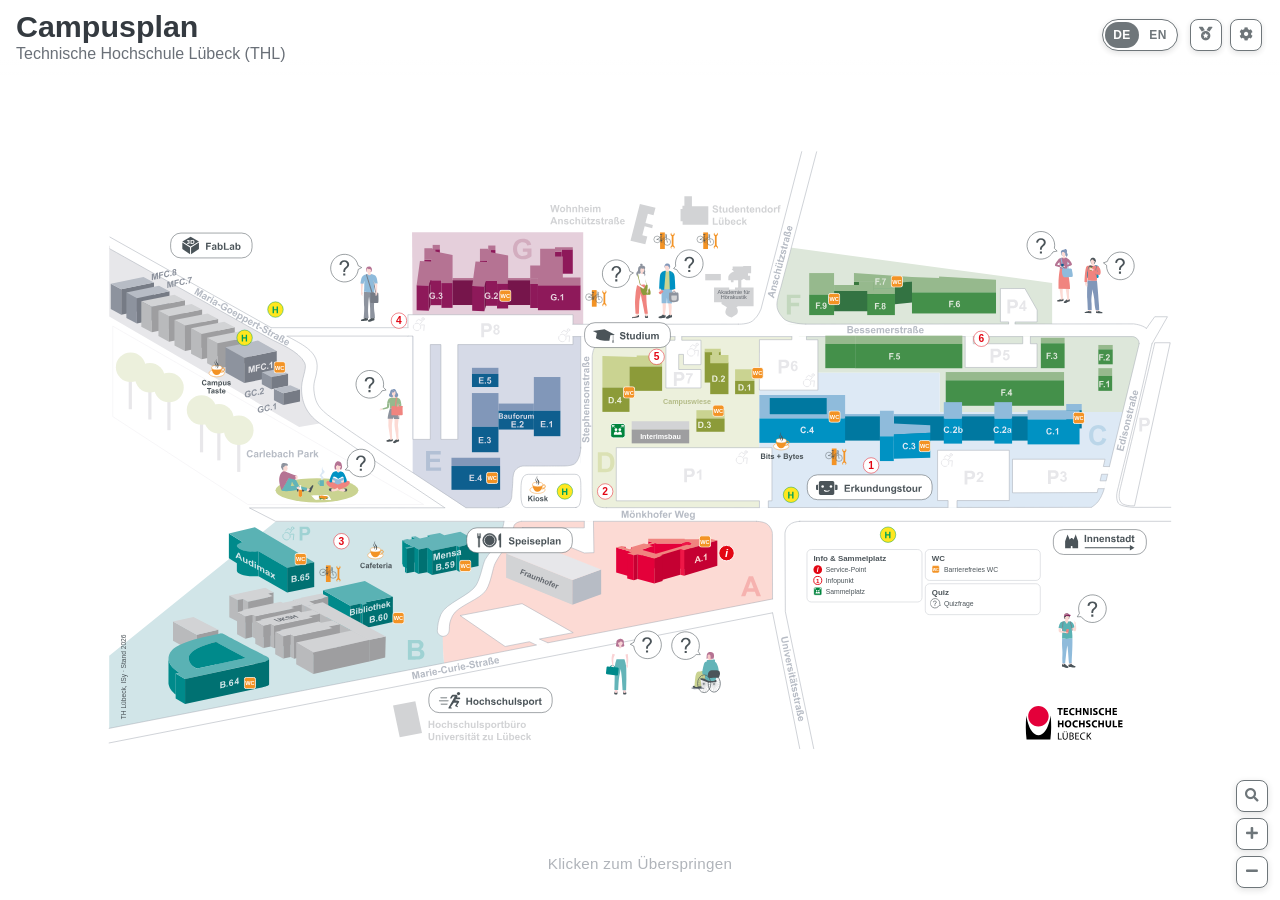
==== commit a35af439: "feat: Smartphone zeigt nur den KIS-Vogel, Sprache/Badges/Einstellungen im Burger-Menue Co-Authored-B" ====
--- a/index.html
+++ b/index.html
@@ -15,7 +15,7 @@
     <script src="vendor/wordfind/wordfind.js"></script>
     <script src="vendor/crossword/layout_generator.js"></script>
     <link rel="stylesheet" href="vendor/fontawesome/css/all.min.css">
-    <link rel="stylesheet" href="css/style.css?v=20261004p">
+    <link rel="stylesheet" href="css/style.css?v=20261005a">
 </head>
 
 <body>
@@ -32,7 +32,11 @@
             <!-- Nur sichtbar, wenn KIS die Karte mit ?partner=kis einbettet -->
             <div class="partner-brand">
                 <a class="partner-home" id="partnerHome" href="#" target="_top" data-i18n-aria-label="partner.home" aria-label="KIS Startseite">
-                    <img class="partner-logo" src="assets/kis-logo.svg" alt="" width="228" height="78">
+                    <!-- Auf dem Smartphone nur der Vogel, das ganze Logo waere zu breit -->
+                    <picture>
+                        <source media="(max-width: 575px)" srcset="assets/kis-vogel.svg" width="154" height="78">
+                        <img class="partner-logo" src="assets/kis-logo.svg" alt="" width="228" height="78">
+                    </picture>
                 </a>
             </div>
             <h1 class="title-heading mb-0">
@@ -41,24 +45,33 @@
             </h1>
         </div>
 
-        <div id="toolbox" class="toolbox-container">
-            <div class="lang-switch" role="group" aria-label="Sprache / Language">
-                <button type="button" class="lang-switch-btn" data-lang-option="de" lang="de" title="Deutsch">
-                    DE<span class="visually-hidden"> – Deutsch</span>
-                </button>
-                <button type="button" class="lang-switch-btn" data-lang-option="en" lang="en" title="English">
-                    EN<span class="visually-hidden"> – English</span>
-                </button>
-            </div>
-            <button class="toolbox-btn" type="button" id="toolboxBadgesBtn" title="Badges" data-i18n-title="toolbox.badges">
-                <i class="fas fa-medal" aria-hidden="true"></i>
-                <span class="visually-hidden" data-i18n="toolbox.badges">Badges</span>
+        <div class="toolbox-menu" id="toolboxMenu">
+            <!-- Nur auf dem Smartphone sichtbar, klappt die Buttons als Menue auf -->
+            <button class="toolbox-btn toolbox-menu-btn" type="button" id="toolboxMenuBtn" aria-expanded="false"
+                aria-controls="toolbox" aria-label="Menü" data-i18n-aria-label="toolbox.menu" title="Menü" data-i18n-title="toolbox.menu">
+                <i class="fas fa-bars" aria-hidden="true"></i>
             </button>
-            <button class="toolbox-btn" type="button" title="Einstellungen" data-i18n-title="toolbox.settings"
-                data-bs-toggle="offcanvas" data-bs-target="#filterOffcanvas">
-                <i class="fas fa-cog" aria-hidden="true"></i>
-                <span class="visually-hidden" data-i18n="toolbox.settings">Einstellungen</span>
-            </button>
+            <div id="toolbox" class="toolbox-container">
+                <div class="lang-switch" role="group" aria-label="Sprache / Language">
+                    <button type="button" class="lang-switch-btn" data-lang-option="de" lang="de" title="Deutsch">
+                        DE<span class="visually-hidden"> – Deutsch</span>
+                    </button>
+                    <button type="button" class="lang-switch-btn" data-lang-option="en" lang="en" title="English">
+                        EN<span class="visually-hidden"> – English</span>
+                    </button>
+                </div>
+                <button class="toolbox-btn" type="button" id="toolboxBadgesBtn" title="Badges" data-i18n-title="toolbox.badges">
+                    <i class="fas fa-medal" aria-hidden="true"></i>
+                    <span class="visually-hidden" data-i18n="toolbox.badges">Badges</span>
+                    <span class="toolbox-label" aria-hidden="true" data-i18n="toolbox.badges">Badges</span>
+                </button>
+                <button class="toolbox-btn" type="button" title="Einstellungen" data-i18n-title="toolbox.settings"
+                    data-bs-toggle="offcanvas" data-bs-target="#filterOffcanvas">
+                    <i class="fas fa-cog" aria-hidden="true"></i>
+                    <span class="visually-hidden" data-i18n="toolbox.settings">Einstellungen</span>
+                    <span class="toolbox-label" aria-hidden="true" data-i18n="toolbox.settings">Einstellungen</span>
+                </button>
+            </div>
         </div>
     </header>
 
@@ -222,12 +235,12 @@
         <div id="skipIntroHint" class="skip-intro-hint" aria-hidden="true"></div>
     </main>
 
-    <script src="js/i18n.js?v=20261004k"></script>
+    <script src="js/i18n.js?v=20261005a"></script>
     <script src="js/config_v2.js?v=20261004b"></script>
     <script src="js/content_en.js?v=20261002e"></script>
-    <script src="js/main.js?v=20261004c"></script>
+    <script src="js/main.js?v=20261005a"></script>
     <script src="js/legend.js?v=20261004d"></script>
-    <script src="js/a11y.js?v=20261004a"></script>
+    <script src="js/a11y.js?v=20261005a"></script>
 
 </body>
 
--- a/css/style.css
+++ b/css/style.css
@@ -500,6 +500,78 @@
     .lang-switch-btn:focus-visible {
         outline: 3px solid var(--focus-ring);
         outline-offset: 2px;
+    }
+
+    /* Menue-Button und Beschriftungen gibt es nur auf dem Smartphone. */
+    #toolboxMenuBtn,
+    .toolbox-label {
+        display: none;
+    }
+
+    /* Smartphone: Sprache, Badges und Einstellungen liegen in einem aufklappbaren Menue. */
+    @media (max-width: 575px) {
+        .toolbox-menu {
+            position: relative;
+        }
+
+        #toolboxMenuBtn {
+            display: flex;
+            width: 36px;
+            height: 36px;
+            font-size: 1rem;
+        }
+
+        #toolbox.toolbox-container {
+            display: none;
+            position: absolute;
+            top: calc(100% + 8px);
+            right: 0;
+            flex-direction: column;
+            align-items: stretch;
+            gap: 6px;
+            min-width: 190px;
+            padding: 8px;
+            background: #fff;
+            border: 1px solid var(--color-border-strong);
+            border-radius: 12px;
+            box-shadow: 0 4px 16px rgba(0, 0, 0, 0.15);
+        }
+
+        .toolbox-menu.open #toolbox.toolbox-container {
+            display: flex;
+        }
+
+        #toolbox .lang-switch {
+            height: 36px;
+            margin-right: 0;
+            opacity: 1;
+            box-shadow: none;
+        }
+
+        #toolbox .lang-switch-btn {
+            flex: 1;
+        }
+
+        #toolbox .toolbox-btn {
+            width: auto;
+            height: 40px;
+            padding: 0 12px;
+            gap: 10px;
+            justify-content: flex-start;
+            font-size: var(--font-size-small);
+            opacity: 1;
+            box-shadow: none;
+        }
+
+        #toolbox .toolbox-btn[hidden] {
+            display: none;
+        }
+
+        #toolbox .toolbox-label {
+            display: inline;
+            color: var(--color-primary);
+            font-weight: 600;
+        }
     }
 
     .btn-outline-secondary.btn-sm {
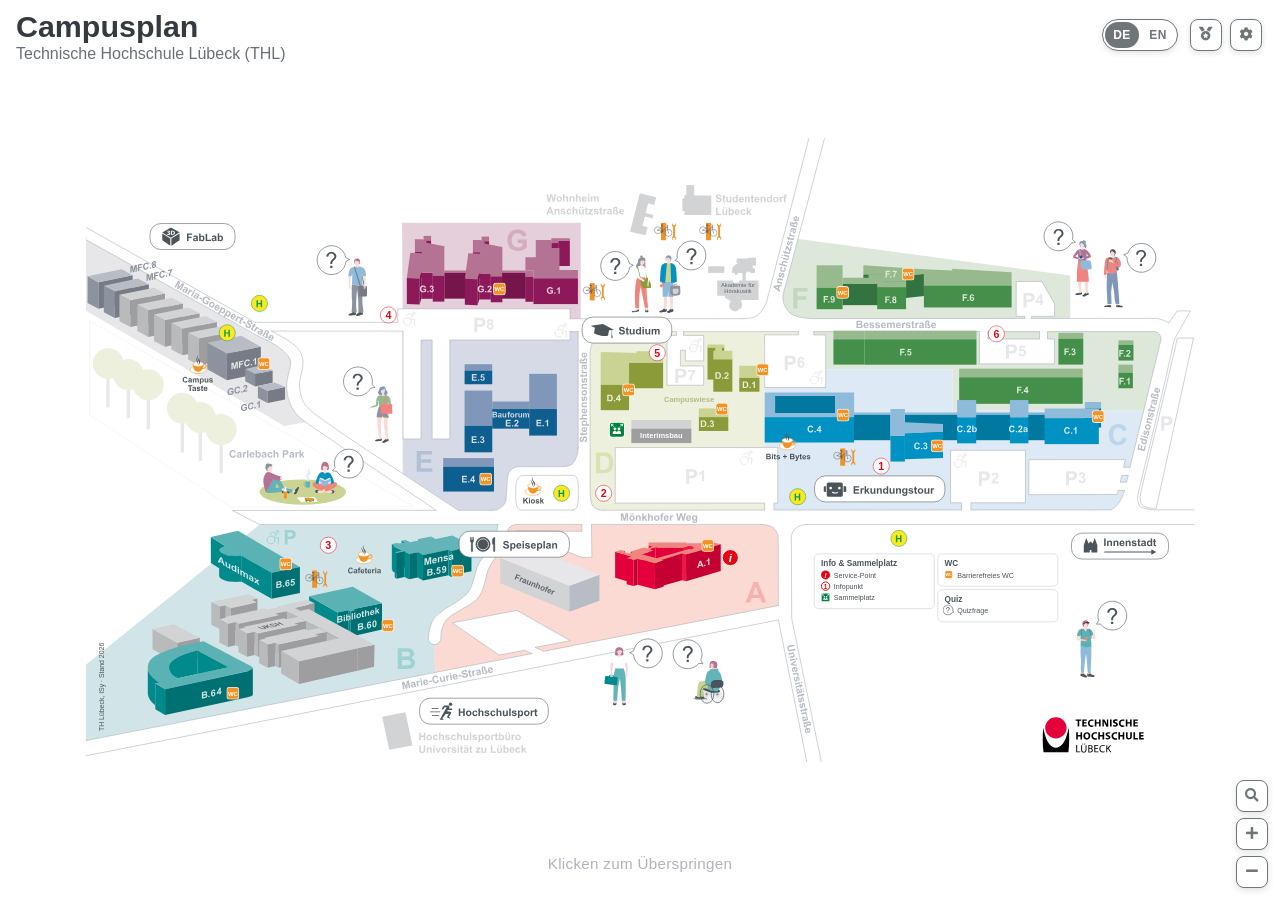
==== commit 1257e015: "feat: KIS-Logo verlinkt standardmaessig auf kis-thl.de/services Der Parameter home ist nur noch ein " ====
--- a/index.html
+++ b/index.html
@@ -235,7 +235,7 @@
         <div id="skipIntroHint" class="skip-intro-hint" aria-hidden="true"></div>
     </main>
 
-    <script src="js/i18n.js?v=20261005a"></script>
+    <script src="js/i18n.js?v=20261005b"></script>
     <script src="js/config_v2.js?v=20261004b"></script>
     <script src="js/content_en.js?v=20261002e"></script>
     <script src="js/main.js?v=20261005a"></script>
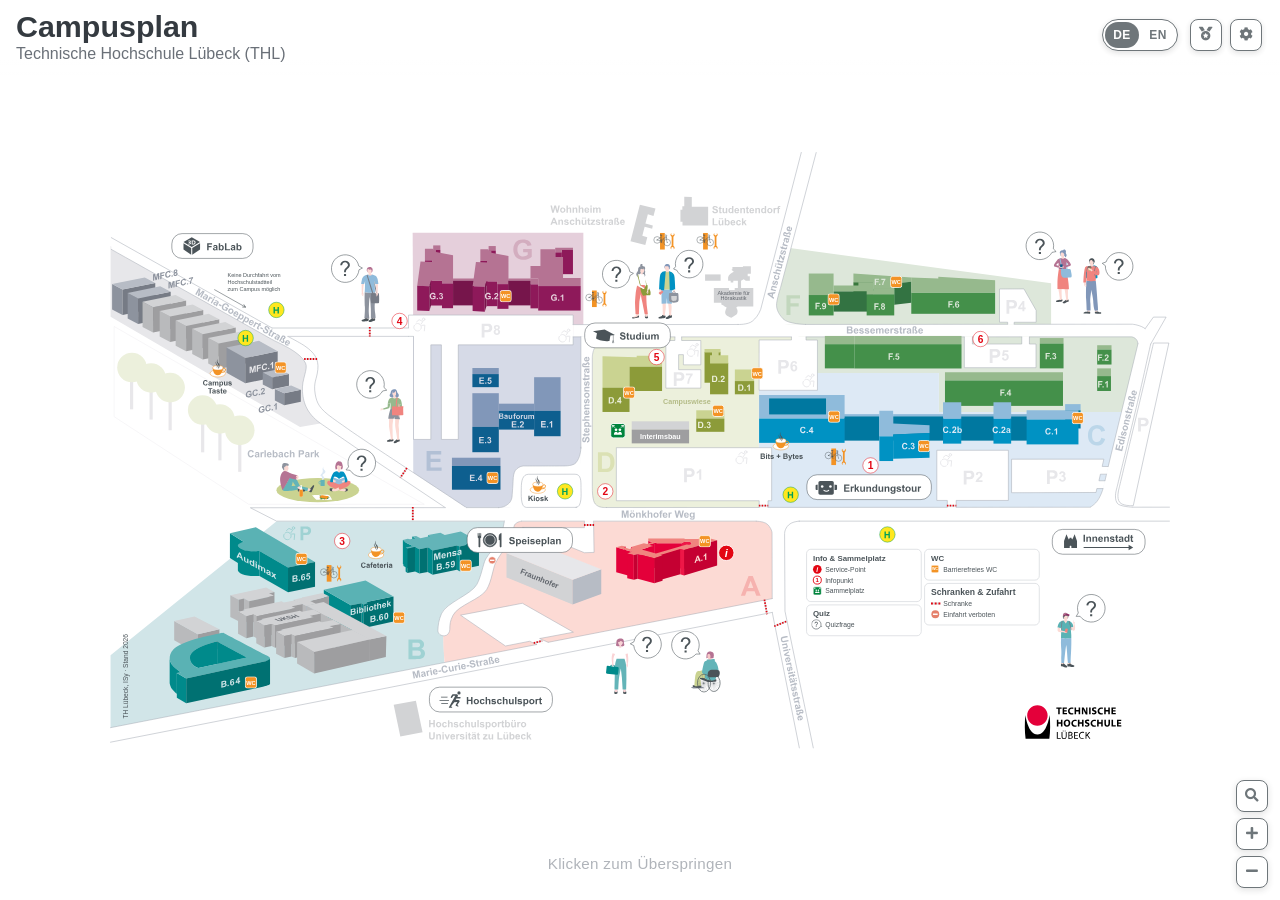
==== commit 5492555d: "feat: Schranken & Zufahrt standardmaessig sichtbar, Version von config_v2 erhoeht Co-Authored-By: Cl" ====
--- a/index.html
+++ b/index.html
@@ -236,7 +236,7 @@
     </main>
 
     <script src="js/i18n.js?v=20261005b"></script>
-    <script src="js/config_v2.js?v=20261004b"></script>
+    <script src="js/config_v2.js?v=20261005a"></script>
     <script src="js/content_en.js?v=20261002e"></script>
     <script src="js/main.js?v=20261005a"></script>
     <script src="js/legend.js?v=20261004d"></script>
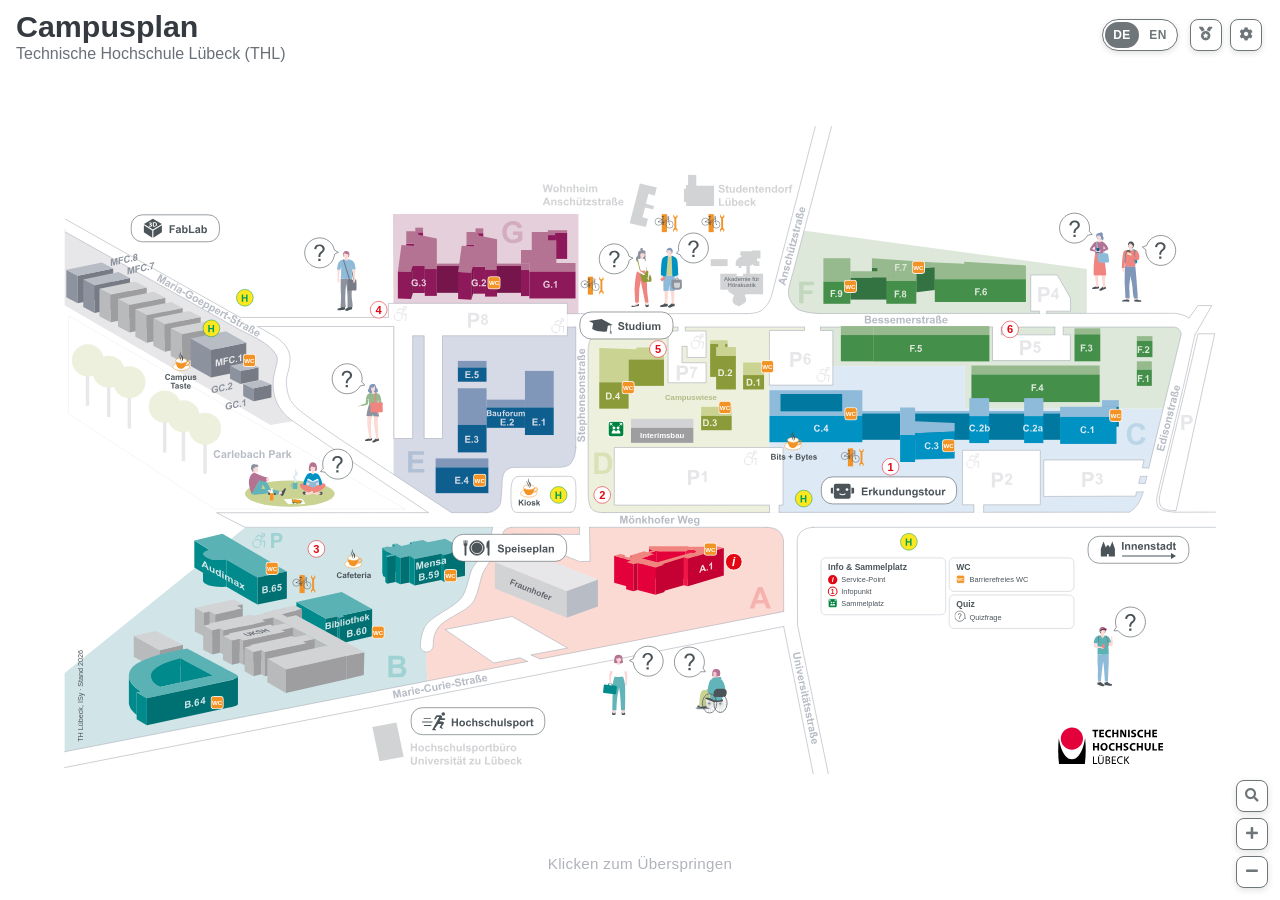
==== commit 8fa00dcc: "Revert "feat: Schranken & Zufahrt standardmaessig sichtbar, Version von config_v2 erhoeht" This reve" ====
--- a/index.html
+++ b/index.html
@@ -236,7 +236,7 @@
     </main>
 
     <script src="js/i18n.js?v=20261005b"></script>
-    <script src="js/config_v2.js?v=20261005a"></script>
+    <script src="js/config_v2.js?v=20261004b"></script>
     <script src="js/content_en.js?v=20261002e"></script>
     <script src="js/main.js?v=20261005a"></script>
     <script src="js/legend.js?v=20261004d"></script>
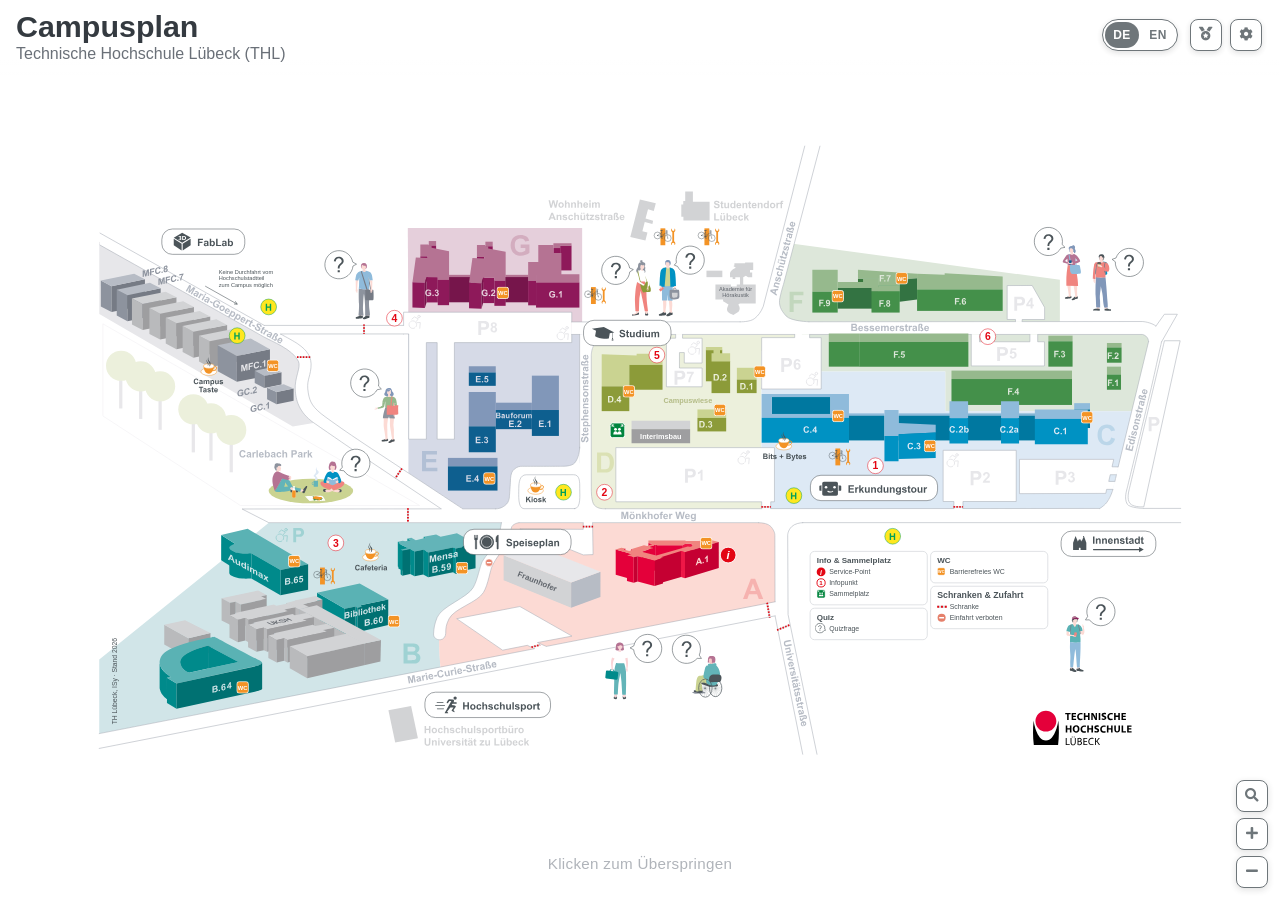
==== commit 01d035f0: "Reapply "feat: Schranken & Zufahrt standardmaessig sichtbar, Version von config_v2 erhoeht" This rev" ====
--- a/index.html
+++ b/index.html
@@ -236,7 +236,7 @@
     </main>
 
     <script src="js/i18n.js?v=20261005b"></script>
-    <script src="js/config_v2.js?v=20261004b"></script>
+    <script src="js/config_v2.js?v=20261005a"></script>
     <script src="js/content_en.js?v=20261002e"></script>
     <script src="js/main.js?v=20261005a"></script>
     <script src="js/legend.js?v=20261004d"></script>
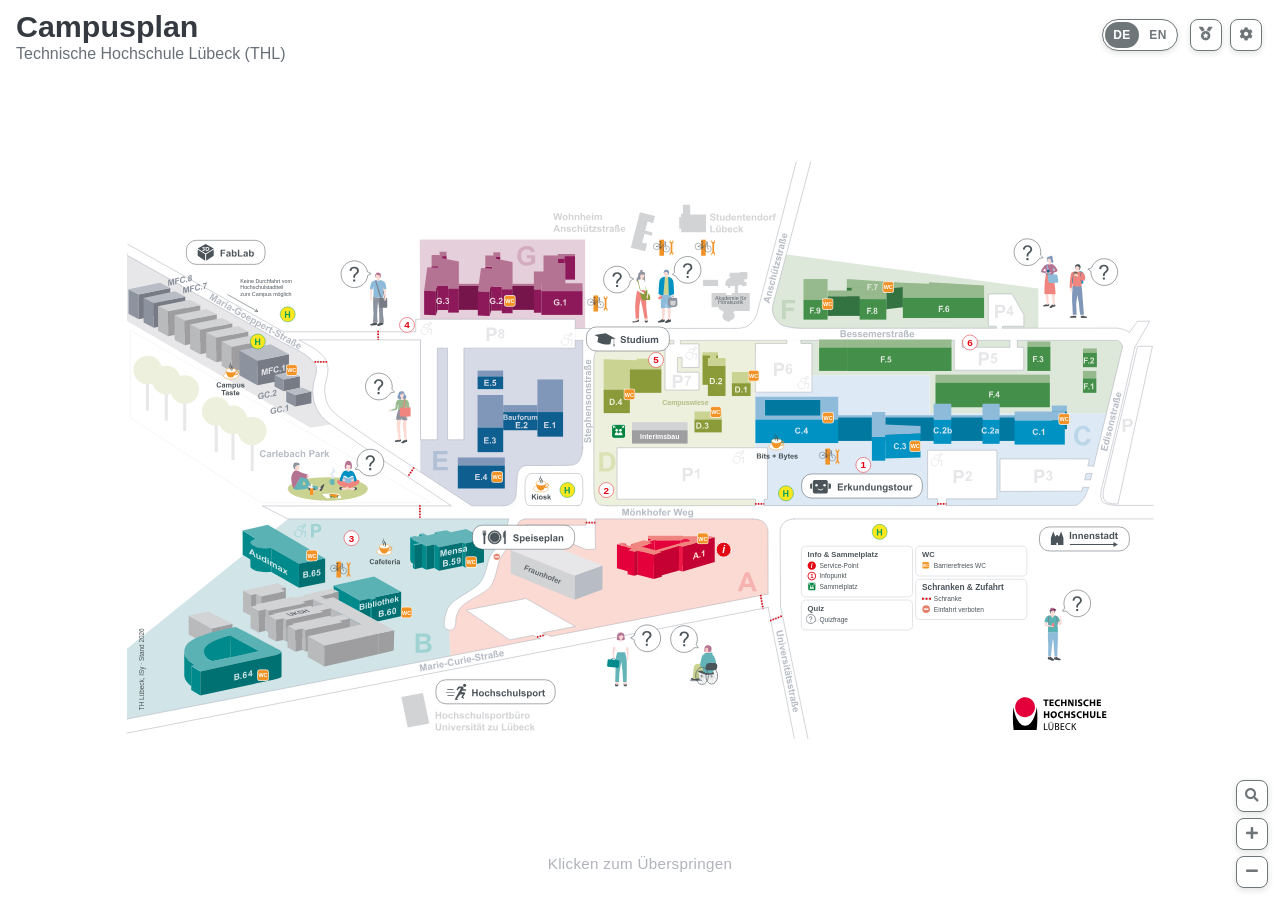
==== commit 46e5553f: "Revert "feat: KIS-Logo verlinkt standardmaessig auf kis-thl.de/services" This reverts commit 1257e01" ====
--- a/index.html
+++ b/index.html
@@ -235,7 +235,7 @@
         <div id="skipIntroHint" class="skip-intro-hint" aria-hidden="true"></div>
     </main>
 
-    <script src="js/i18n.js?v=20261005b"></script>
+    <script src="js/i18n.js?v=20261005a"></script>
     <script src="js/config_v2.js?v=20261005a"></script>
     <script src="js/content_en.js?v=20261002e"></script>
     <script src="js/main.js?v=20261005a"></script>
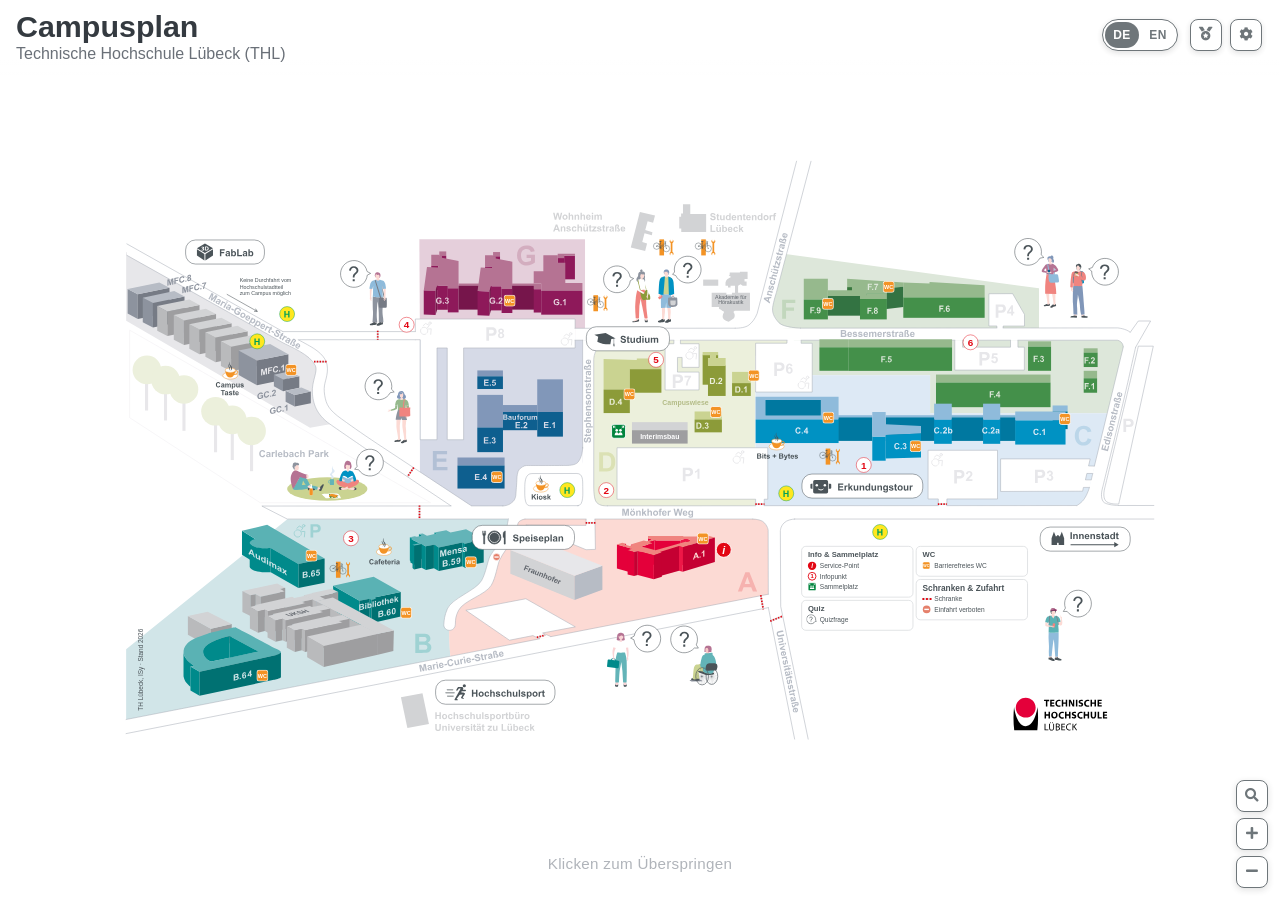
==== commit 3d6a6a62: "fix: main.js Cache-Version erhoeht Co-Authored-By: Claude Sonnet 5.5 <noreply@anthropic.com>" ====
--- a/index.html
+++ b/index.html
@@ -238,7 +238,7 @@
     <script src="js/i18n.js?v=20261005a"></script>
     <script src="js/config_v2.js?v=20261005a"></script>
     <script src="js/content_en.js?v=20261002e"></script>
-    <script src="js/main.js?v=20261005a"></script>
+    <script src="js/main.js?v=20261005b"></script>
     <script src="js/legend.js?v=20261004d"></script>
     <script src="js/a11y.js?v=20261005a"></script>
 
